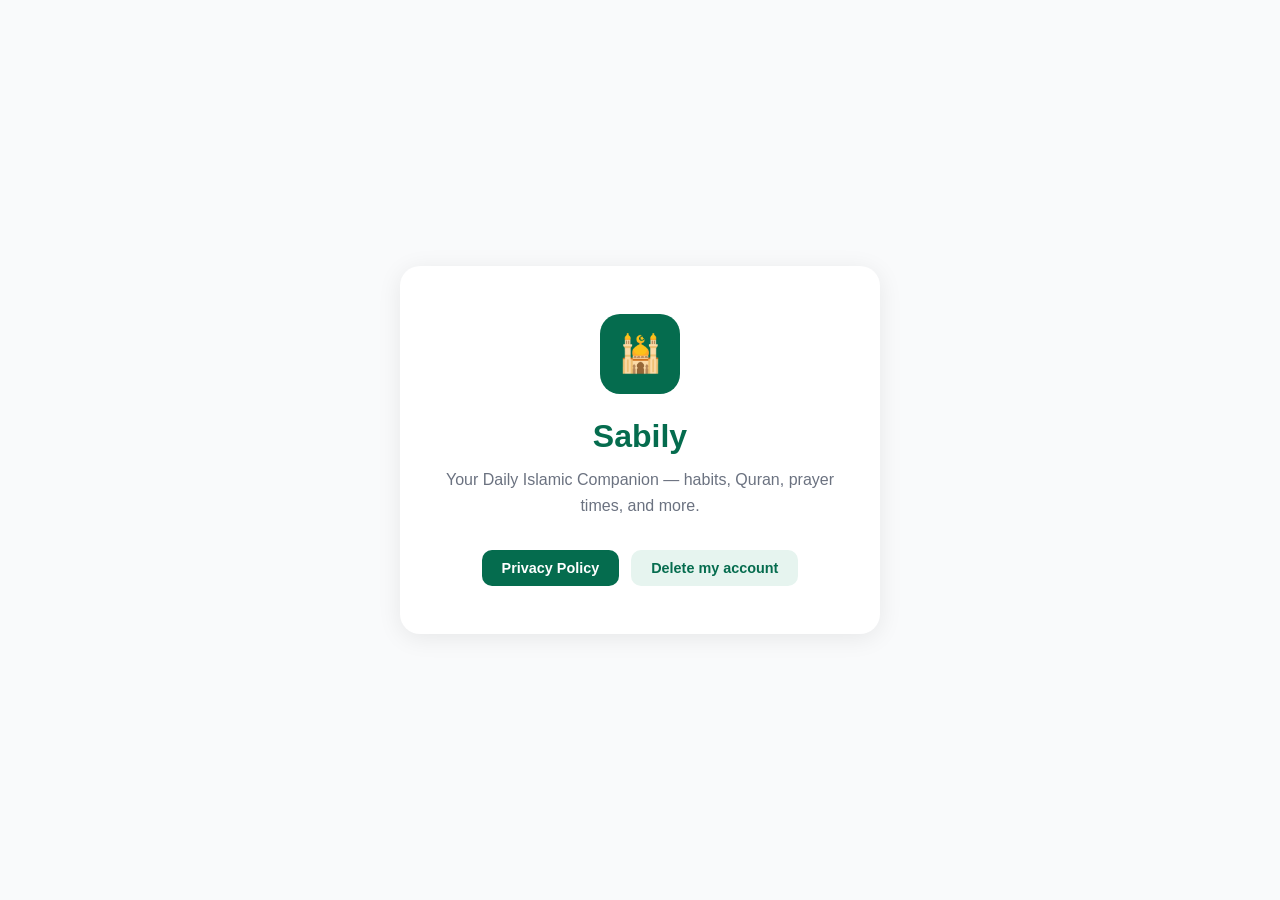
==== index.html @ 89ea1660 "Pages publiques de Sabily Politique de confidentialité et page de suppression de compte : Google Pla" ====
<!DOCTYPE html>
<html lang="en">
<head>
  <meta charset="UTF-8" />
  <meta name="viewport" content="width=device-width, initial-scale=1.0" />
  <title>Sabily — My Islamic Path</title>
  <style>
    * { box-sizing: border-box; margin: 0; padding: 0; }
    body {
      font-family: -apple-system, BlinkMacSystemFont, "Segoe UI", Roboto, sans-serif;
      background: #f9fafb;
      display: flex;
      flex-direction: column;
      align-items: center;
      justify-content: center;
      min-height: 100vh;
      color: #1a1a1a;
    }
    .card {
      background: white;
      border-radius: 20px;
      padding: 48px 40px;
      max-width: 480px;
      width: 90%;
      text-align: center;
      box-shadow: 0 4px 24px rgba(0,0,0,0.08);
    }
    .logo {
      width: 80px;
      height: 80px;
      background: #056C4E;
      border-radius: 20px;
      display: flex;
      align-items: center;
      justify-content: center;
      margin: 0 auto 24px;
      font-size: 36px;
    }
    h1 { font-size: 2rem; font-weight: 700; color: #056C4E; }
    p { margin-top: 12px; color: #6b7280; line-height: 1.6; }
    .links { margin-top: 32px; display: flex; gap: 12px; justify-content: center; flex-wrap: wrap; }
    a {
      display: inline-block;
      padding: 10px 20px;
      border-radius: 10px;
      text-decoration: none;
      font-weight: 600;
      font-size: 0.9rem;
    }
    .btn-primary { background: #056C4E; color: white; }
    .btn-secondary { background: #e6f4ef; color: #056C4E; }
    a:hover { opacity: 0.85; }
  </style>
</head>
<body>
  <div class="card">
    <div class="logo">🕌</div>
    <h1>Sabily</h1>
    <p>Your Daily Islamic Companion — habits, Quran, prayer times, and more.</p>
    <div class="links">
      <a href="privacy.html" class="btn-primary">Privacy Policy</a>
      <a href="delete-account.html" class="btn-secondary">Delete my account</a>
    </div>
  </div>
</body>
</html>
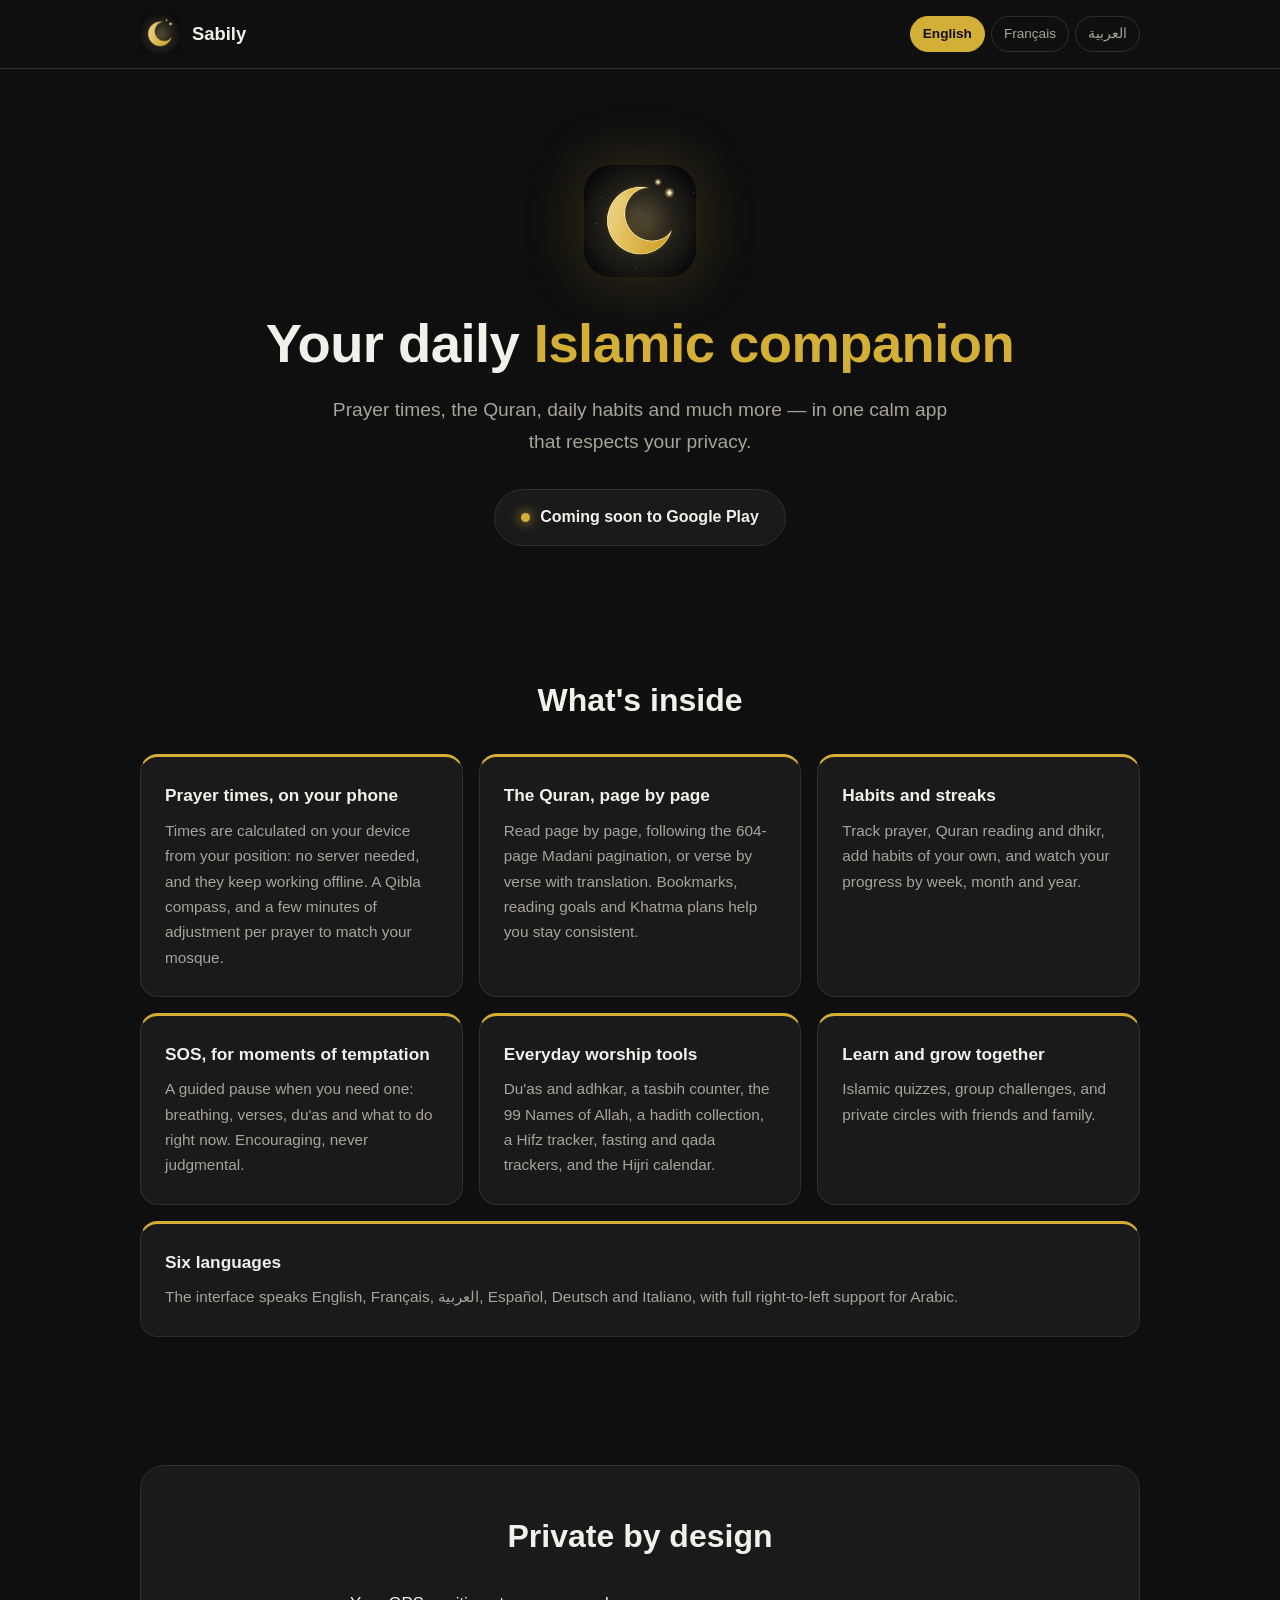
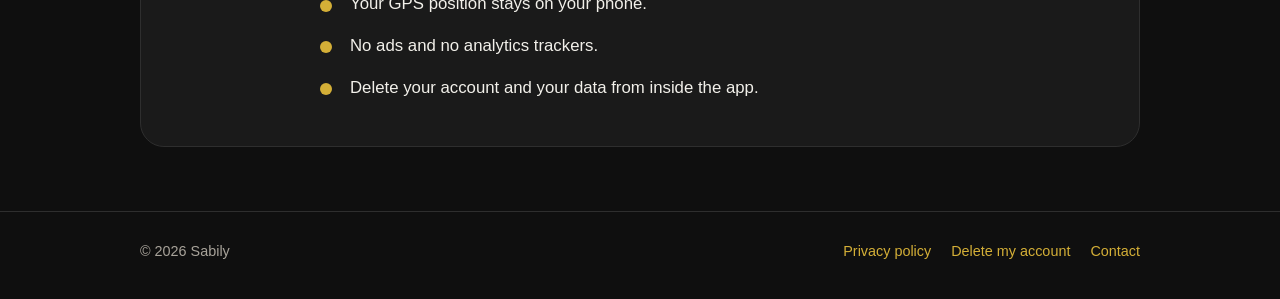
==== commit 0d6e5bde: "Nouveau site : accueil et confidentialite en anglais, francais et arabe La politique de confidential" ====
--- a/index.html
+++ b/index.html
@@ -1,66 +1,108 @@
-<!DOCTYPE html>
-<html lang="en">
+<!doctype html>
+<html lang="en" dir="ltr">
 <head>
-  <meta charset="UTF-8" />
-  <meta name="viewport" content="width=device-width, initial-scale=1.0" />
-  <title>Sabily — My Islamic Path</title>
-  <style>
-    * { box-sizing: border-box; margin: 0; padding: 0; }
-    body {
-      font-family: -apple-system, BlinkMacSystemFont, "Segoe UI", Roboto, sans-serif;
-      background: #f9fafb;
-      display: flex;
-      flex-direction: column;
-      align-items: center;
-      justify-content: center;
-      min-height: 100vh;
-      color: #1a1a1a;
-    }
-    .card {
-      background: white;
-      border-radius: 20px;
-      padding: 48px 40px;
-      max-width: 480px;
-      width: 90%;
-      text-align: center;
-      box-shadow: 0 4px 24px rgba(0,0,0,0.08);
-    }
-    .logo {
-      width: 80px;
-      height: 80px;
-      background: #056C4E;
-      border-radius: 20px;
-      display: flex;
-      align-items: center;
-      justify-content: center;
-      margin: 0 auto 24px;
-      font-size: 36px;
-    }
-    h1 { font-size: 2rem; font-weight: 700; color: #056C4E; }
-    p { margin-top: 12px; color: #6b7280; line-height: 1.6; }
-    .links { margin-top: 32px; display: flex; gap: 12px; justify-content: center; flex-wrap: wrap; }
-    a {
-      display: inline-block;
-      padding: 10px 20px;
-      border-radius: 10px;
-      text-decoration: none;
-      font-weight: 600;
-      font-size: 0.9rem;
-    }
-    .btn-primary { background: #056C4E; color: white; }
-    .btn-secondary { background: #e6f4ef; color: #056C4E; }
-    a:hover { opacity: 0.85; }
-  </style>
+<meta charset="utf-8">
+<meta name="viewport" content="width=device-width, initial-scale=1">
+<title>Sabily — My Islamic Path</title>
+<meta name="description" content="Sabily: prayer times calculated on your phone, the Quran, daily habits, an anti-temptation SOS and more. No ads, and respectful of your privacy.">
+<meta name="theme-color" content="#0F0F0F">
+<link rel="canonical" href="https://Ayoubdev08.github.io/sabily-web/">
+<link rel="alternate" hreflang="en" href="https://Ayoubdev08.github.io/sabily-web/">
+<link rel="alternate" hreflang="fr" href="https://Ayoubdev08.github.io/sabily-web/fr/">
+<link rel="alternate" hreflang="ar" href="https://Ayoubdev08.github.io/sabily-web/ar/">
+<link rel="alternate" hreflang="x-default" href="https://Ayoubdev08.github.io/sabily-web/">
+<link rel="icon" type="image/png" href="assets/favicon-64.png">
+<link rel="apple-touch-icon" href="assets/logo-192.png">
+<meta property="og:type" content="website">
+<meta property="og:title" content="Sabily — My Islamic Path">
+<meta property="og:description" content="Sabily: prayer times calculated on your phone, the Quran, daily habits, an anti-temptation SOS and more. No ads, and respectful of your privacy.">
+<meta property="og:image" content="https://Ayoubdev08.github.io/sabily-web/assets/logo-512.png">
+<meta property="og:url" content="https://Ayoubdev08.github.io/sabily-web/">
+<link rel="stylesheet" href="assets/style.css">
 </head>
 <body>
-  <div class="card">
-    <div class="logo">🕌</div>
-    <h1>Sabily</h1>
-    <p>Your Daily Islamic Companion — habits, Quran, prayer times, and more.</p>
-    <div class="links">
-      <a href="privacy.html" class="btn-primary">Privacy Policy</a>
-      <a href="delete-account.html" class="btn-secondary">Delete my account</a>
+<a class="skip" href="#main">Skip to content</a>
+<header class="site-header">
+  <div class="wrap">
+    <a class="brand" href="./">
+      <img src="assets/logo-192.png" alt="" width="40" height="40">
+      <span>Sabily</span>
+    </a>
+    <nav class="lang" aria-label="Language">
+<span aria-current="true">English</span>
+<a href="fr/" hreflang="fr" lang="fr">Français</a>
+<a href="ar/" hreflang="ar" lang="ar">العربية</a>
+    </nav>
+  </div>
+</header>
+<main id="main">
+<section class="hero">
+  <div class="wrap">
+    <img class="logo" src="assets/logo-192.png" alt="Sabily" width="112" height="112">
+    <h1>Your daily <em>Islamic companion</em></h1>
+    <p class="lead">Prayer times, the Quran, daily habits and much more — in one calm app that respects your privacy.</p>
+    <span class="pill" aria-disabled="true">Coming soon to Google Play</span>
+  </div>
+</section>
+<section>
+  <div class="wrap">
+    <h2>What's inside</h2>
+    <div class="grid">
+      <article class="card">
+        <h3>Prayer times, on your phone</h3>
+        <p>Times are calculated on your device from your position: no server needed, and they keep working offline. A Qibla compass, and a few minutes of adjustment per prayer to match your mosque.</p>
+      </article>
+      <article class="card">
+        <h3>The Quran, page by page</h3>
+        <p>Read page by page, following the 604-page Madani pagination, or verse by verse with translation. Bookmarks, reading goals and Khatma plans help you stay consistent.</p>
+      </article>
+      <article class="card">
+        <h3>Habits and streaks</h3>
+        <p>Track prayer, Quran reading and dhikr, add habits of your own, and watch your progress by week, month and year.</p>
+      </article>
+      <article class="card">
+        <h3>SOS, for moments of temptation</h3>
+        <p>A guided pause when you need one: breathing, verses, du'as and what to do right now. Encouraging, never judgmental.</p>
+      </article>
+      <article class="card">
+        <h3>Everyday worship tools</h3>
+        <p>Du'as and adhkar, a tasbih counter, the 99 Names of Allah, a hadith collection, a Hifz tracker, fasting and qada trackers, and the Hijri calendar.</p>
+      </article>
+      <article class="card">
+        <h3>Learn and grow together</h3>
+        <p>Islamic quizzes, group challenges, and private circles with friends and family.</p>
+      </article>
+      <article class="card">
+        <h3>Six languages</h3>
+        <p>The interface speaks English, Français, العربية, Español, Deutsch and Italiano, with full right-to-left support for Arabic.</p>
+      </article>
     </div>
   </div>
+</section>
+<section>
+  <div class="wrap">
+    <div class="private">
+      <h2>Private by design</h2>
+      <ul>
+        <li>Your GPS position stays on your phone.</li>
+        <li>No ads and no analytics trackers.</li>
+        <li>Delete your account and your data from inside the app.</li>
+      </ul>
+    </div>
+  </div>
+</section>
+</main>
+<footer class="site-footer">
+  <div class="wrap">
+    <!-- dir="ltr" : sans lui, en arabe, « © 2026 Sabily » s'affiche à l'envers
+         (« Sabily 2026 © »), l'algorithme bidirectionnel recollant les morceaux. -->
+    <span dir="ltr">© 2026 Sabily</span>
+    <nav>
+      <a href="privacy.html">Privacy policy</a>
+      <a href="delete-account.html">Delete my account</a>
+      <a href="mailto:taqwaappoff@gmail.com">Contact</a>
+    </nav>
+  </div>
+</footer>
 </body>
 </html>
--- a/assets/style.css
+++ b/assets/style.css
@@ -0,0 +1,156 @@
+/*
+  Sabily — site vitrine.
+  Meme charte que l'app : noir #0F0F0F, or #D4AF37.
+
+  Aucune ressource externe : pas de Google Fonts, pas de CDN. Une police Google
+  chargee depuis un serveur tiers transmet l'adresse IP du visiteur a Google —
+  incoherent pour un site qui promet le respect de la vie privee (et deja juge
+  illegal par certains tribunaux allemands). Polices systeme uniquement.
+
+  Les marges utilisent des proprietes logiques (inline-start/end) : la meme
+  feuille sert le francais, l'anglais et l'arabe (droite-vers-gauche).
+*/
+
+:root {
+  --bg: #0f0f0f;
+  --surface: #1a1a1a;
+  --surface-2: #232323;
+  --line: #2e2e2e;
+  --gold: #d4af37;
+  --gold-soft: #e8c960;
+  --text: #f2f0ea;
+  --muted: #a8a39a;
+  --radius: 18px;
+  --maxw: 1040px;
+  color-scheme: dark;
+}
+
+* { box-sizing: border-box; margin: 0; padding: 0; }
+
+html { scroll-behavior: smooth; -webkit-text-size-adjust: 100%; }
+
+body {
+  background: var(--bg);
+  color: var(--text);
+  font-family: -apple-system, BlinkMacSystemFont, "Segoe UI", Roboto,
+    "Helvetica Neue", Arial, "Noto Sans", Tahoma, sans-serif;
+  line-height: 1.65;
+  min-height: 100vh;
+  display: flex;
+  flex-direction: column;
+}
+
+a { color: var(--gold); text-decoration: none; }
+a:hover { text-decoration: underline; text-underline-offset: 3px; }
+a:focus-visible, button:focus-visible {
+  outline: 2px solid var(--gold-soft);
+  outline-offset: 3px;
+  border-radius: 6px;
+}
+
+.skip {
+  position: absolute;
+  inset-inline-start: 12px;
+  top: -60px;
+  background: var(--gold);
+  color: #0f0f0f;
+  padding: 8px 14px;
+  border-radius: 8px;
+  font-weight: 700;
+  z-index: 10;
+}
+.skip:focus { top: 12px; }
+
+.wrap { width: 100%; max-width: var(--maxw); margin-inline: auto; padding-inline: 20px; }
+
+/* ── En-tete ──────────────────────────────────────────────────────── */
+.site-header { border-bottom: 1px solid var(--line); }
+.site-header .wrap {
+  display: flex; align-items: center; justify-content: space-between;
+  gap: 16px; padding-block: 14px; flex-wrap: wrap;
+}
+.brand { display: flex; align-items: center; gap: 12px; color: var(--text); font-weight: 700; font-size: 1.15rem; }
+.brand:hover { text-decoration: none; }
+.brand img { width: 40px; height: 40px; border-radius: 10px; }
+
+.lang { display: flex; gap: 6px; flex-wrap: wrap; }
+.lang a, .lang span {
+  padding: 6px 12px; border-radius: 999px; font-size: .85rem;
+  border: 1px solid var(--line); color: var(--muted);
+}
+.lang a:hover { border-color: var(--gold); color: var(--gold); text-decoration: none; }
+.lang span[aria-current="true"] { background: var(--gold); border-color: var(--gold); color: #0f0f0f; font-weight: 700; }
+
+/* ── Hero ─────────────────────────────────────────────────────────── */
+.hero { text-align: center; padding: clamp(48px, 9vw, 96px) 0 clamp(36px, 6vw, 64px); }
+.hero img.logo {
+  width: 112px; height: 112px; border-radius: 28px;
+  box-shadow: 0 0 60px rgba(212, 175, 55, .22);
+}
+.hero h1 {
+  margin-top: 28px;
+  font-size: clamp(2rem, 5.5vw, 3.4rem);
+  line-height: 1.15; letter-spacing: -.01em;
+}
+.hero h1 em { font-style: normal; color: var(--gold); }
+.hero p.lead {
+  margin: 18px auto 0; max-width: 620px;
+  color: var(--muted); font-size: clamp(1.02rem, 2.2vw, 1.2rem);
+}
+.pill {
+  display: inline-flex; align-items: center; gap: 10px;
+  margin-top: 32px; padding: 14px 26px; border-radius: 999px;
+  background: var(--surface); border: 1px solid var(--line);
+  color: var(--text); font-weight: 600; cursor: default;
+}
+.pill::before {
+  content: ""; width: 9px; height: 9px; border-radius: 50%;
+  background: var(--gold); box-shadow: 0 0 12px var(--gold);
+}
+
+/* ── Sections ─────────────────────────────────────────────────────── */
+section { padding: clamp(32px, 6vw, 64px) 0; }
+h2 { font-size: clamp(1.4rem, 3.4vw, 2rem); margin-bottom: 28px; text-align: center; }
+
+.grid { display: grid; grid-template-columns: repeat(auto-fit, minmax(270px, 1fr)); gap: 16px; }
+.card {
+  background: var(--surface); border: 1px solid var(--line);
+  border-radius: var(--radius); padding: 24px 24px 26px;
+  border-block-start: 3px solid var(--gold);
+}
+/* Sept cartes sur trois colonnes laissent la derniere seule dans sa rangee :
+   elle prend alors toute la largeur plutot que de rester orpheline. */
+.grid .card:last-child:nth-child(3n + 1) { grid-column: 1 / -1; }
+.card h3 { font-size: 1.08rem; margin-bottom: 8px; }
+.card p { color: var(--muted); font-size: .96rem; }
+
+.private {
+  background: var(--surface); border: 1px solid var(--line);
+  border-radius: calc(var(--radius) + 6px); padding: clamp(24px, 5vw, 44px);
+}
+.private ul { list-style: none; display: grid; gap: 14px; max-width: 640px; margin-inline: auto; }
+.private li { padding-inline-start: 30px; position: relative; font-size: 1.05rem; }
+.private li::before {
+  content: ""; position: absolute; inset-inline-start: 0; top: .55em;
+  width: 12px; height: 12px; border-radius: 50%; background: var(--gold);
+}
+
+/* ── Pages de texte (politique de confidentialite) ───────────────── */
+.doc { max-width: 760px; margin-inline: auto; padding-block: 40px 56px; }
+.doc .back { display: inline-block; margin-bottom: 20px; font-size: .92rem; }
+.doc h1 { font-size: clamp(1.7rem, 4vw, 2.3rem); line-height: 1.2; }
+.doc .badge {
+  display: inline-block; margin-top: 12px; padding: 4px 12px; border-radius: 999px;
+  background: var(--surface-2); color: var(--gold-soft); font-size: .82rem;
+}
+.doc .intro { margin-top: 22px; color: var(--muted); }
+.doc h2 { text-align: start; font-size: 1.25rem; margin: 34px 0 10px; color: var(--gold-soft); }
+.doc p { margin-top: 10px; }
+.doc ul { margin-top: 10px; padding-inline-start: 22px; display: grid; gap: 8px; }
+
+/* ── Pied de page ─────────────────────────────────────────────────── */
+.site-footer { margin-top: auto; border-top: 1px solid var(--line); padding: 28px 0 36px; color: var(--muted); font-size: .9rem; }
+.site-footer .wrap { display: flex; justify-content: space-between; gap: 16px; flex-wrap: wrap; }
+.site-footer nav { display: flex; gap: 20px; flex-wrap: wrap; }
+
+@media (prefers-reduced-motion: reduce) { html { scroll-behavior: auto; } }
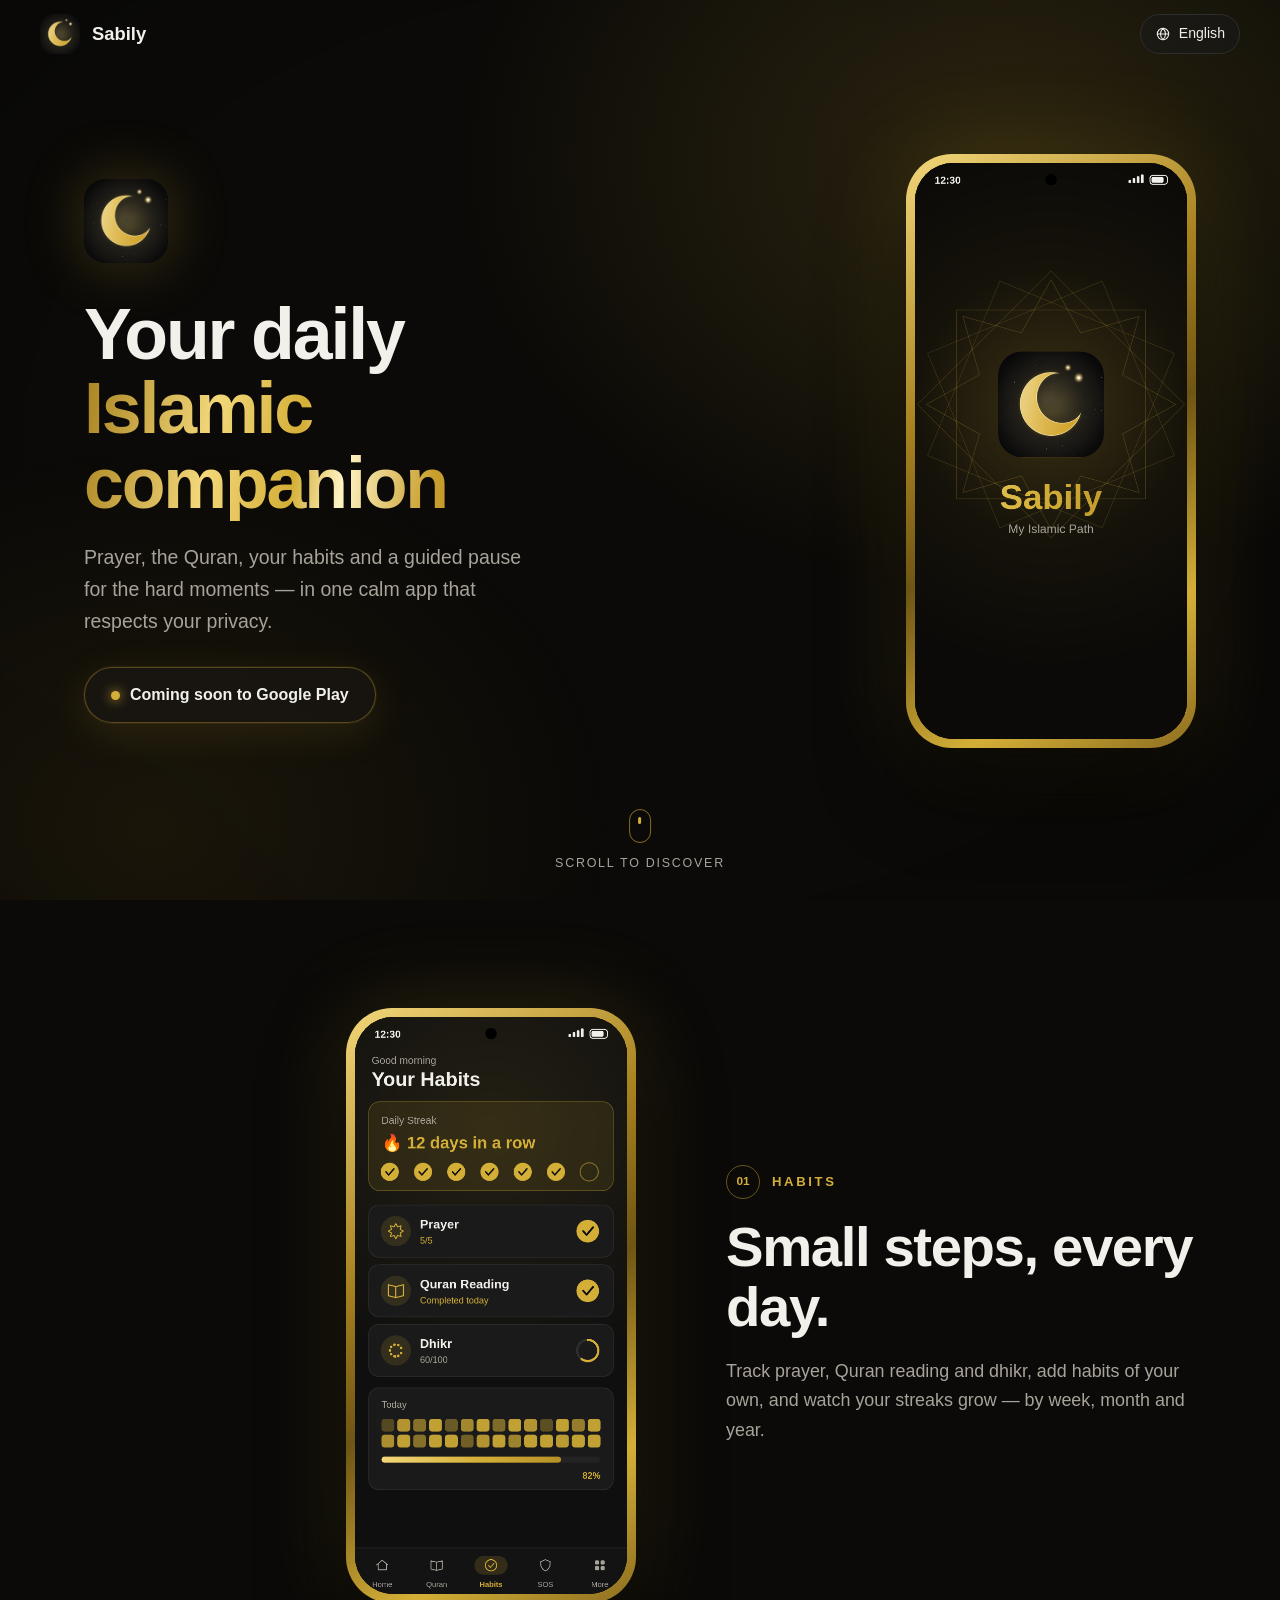
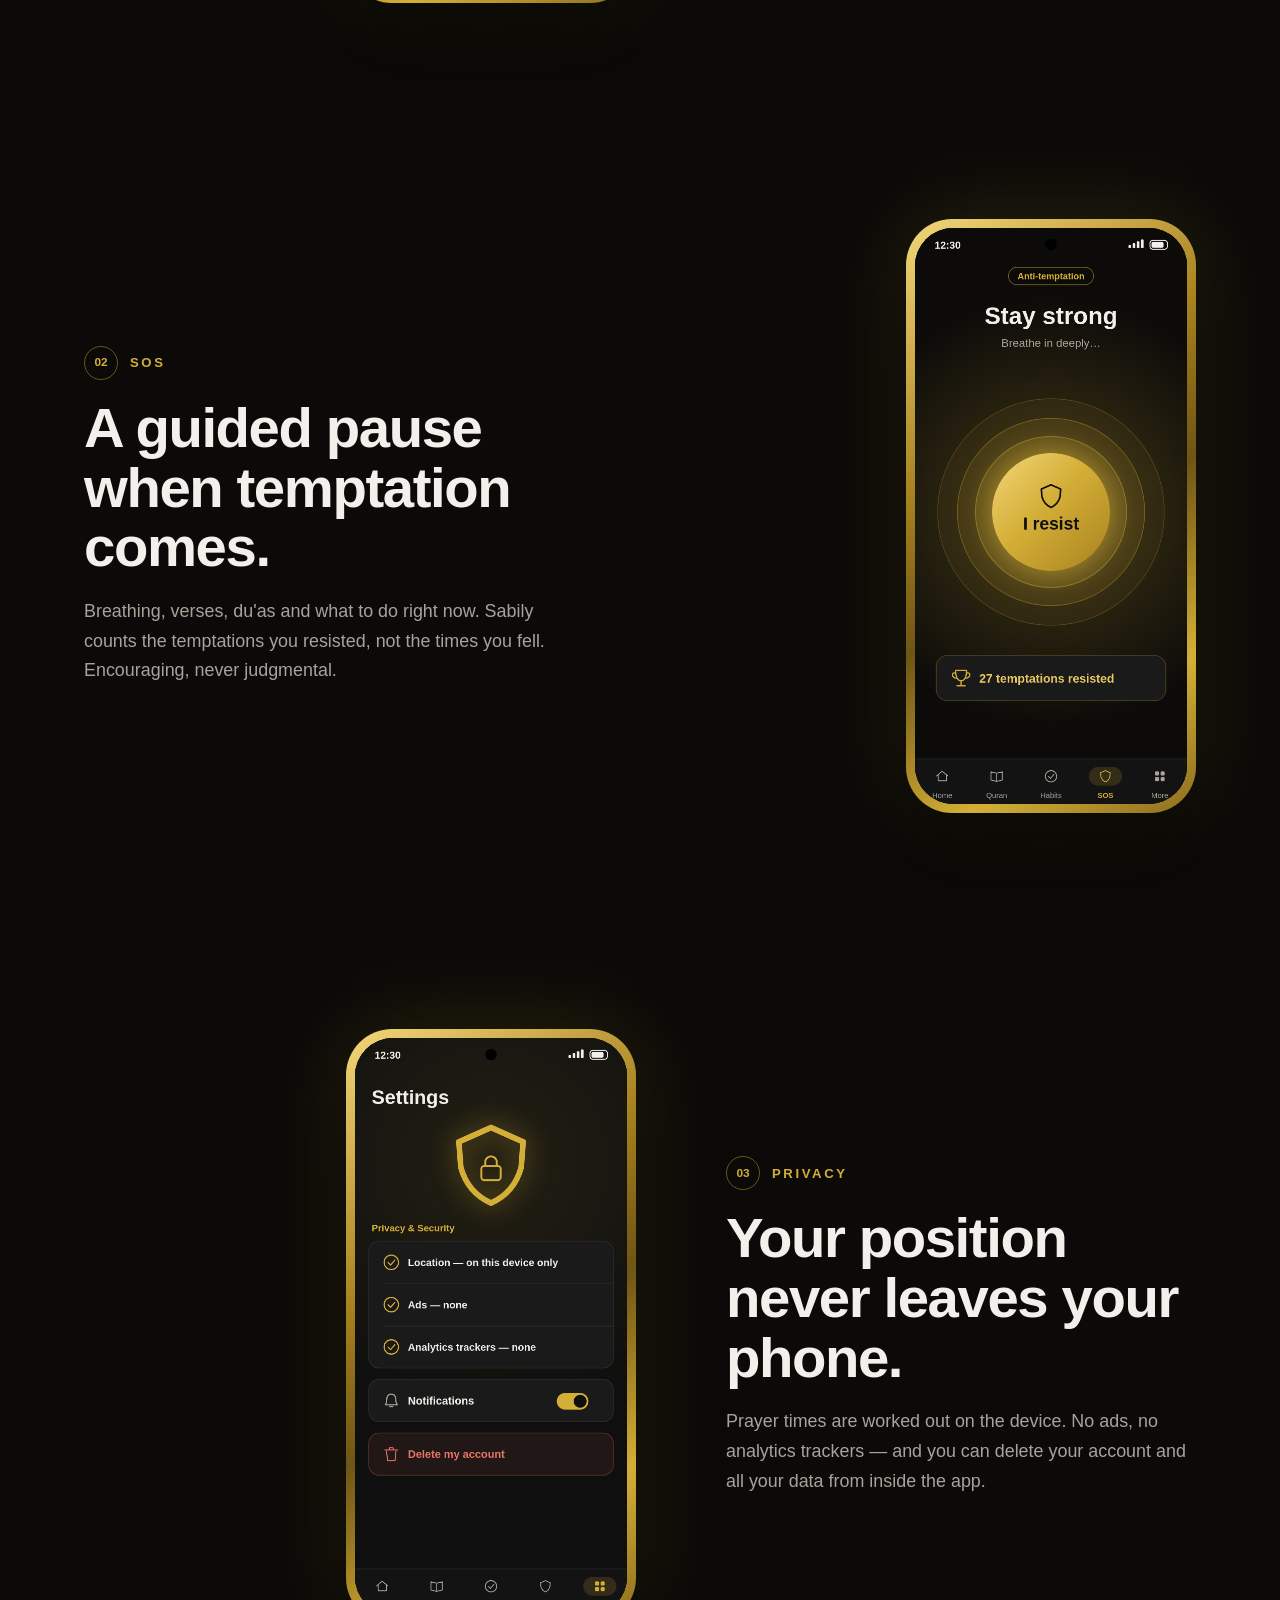
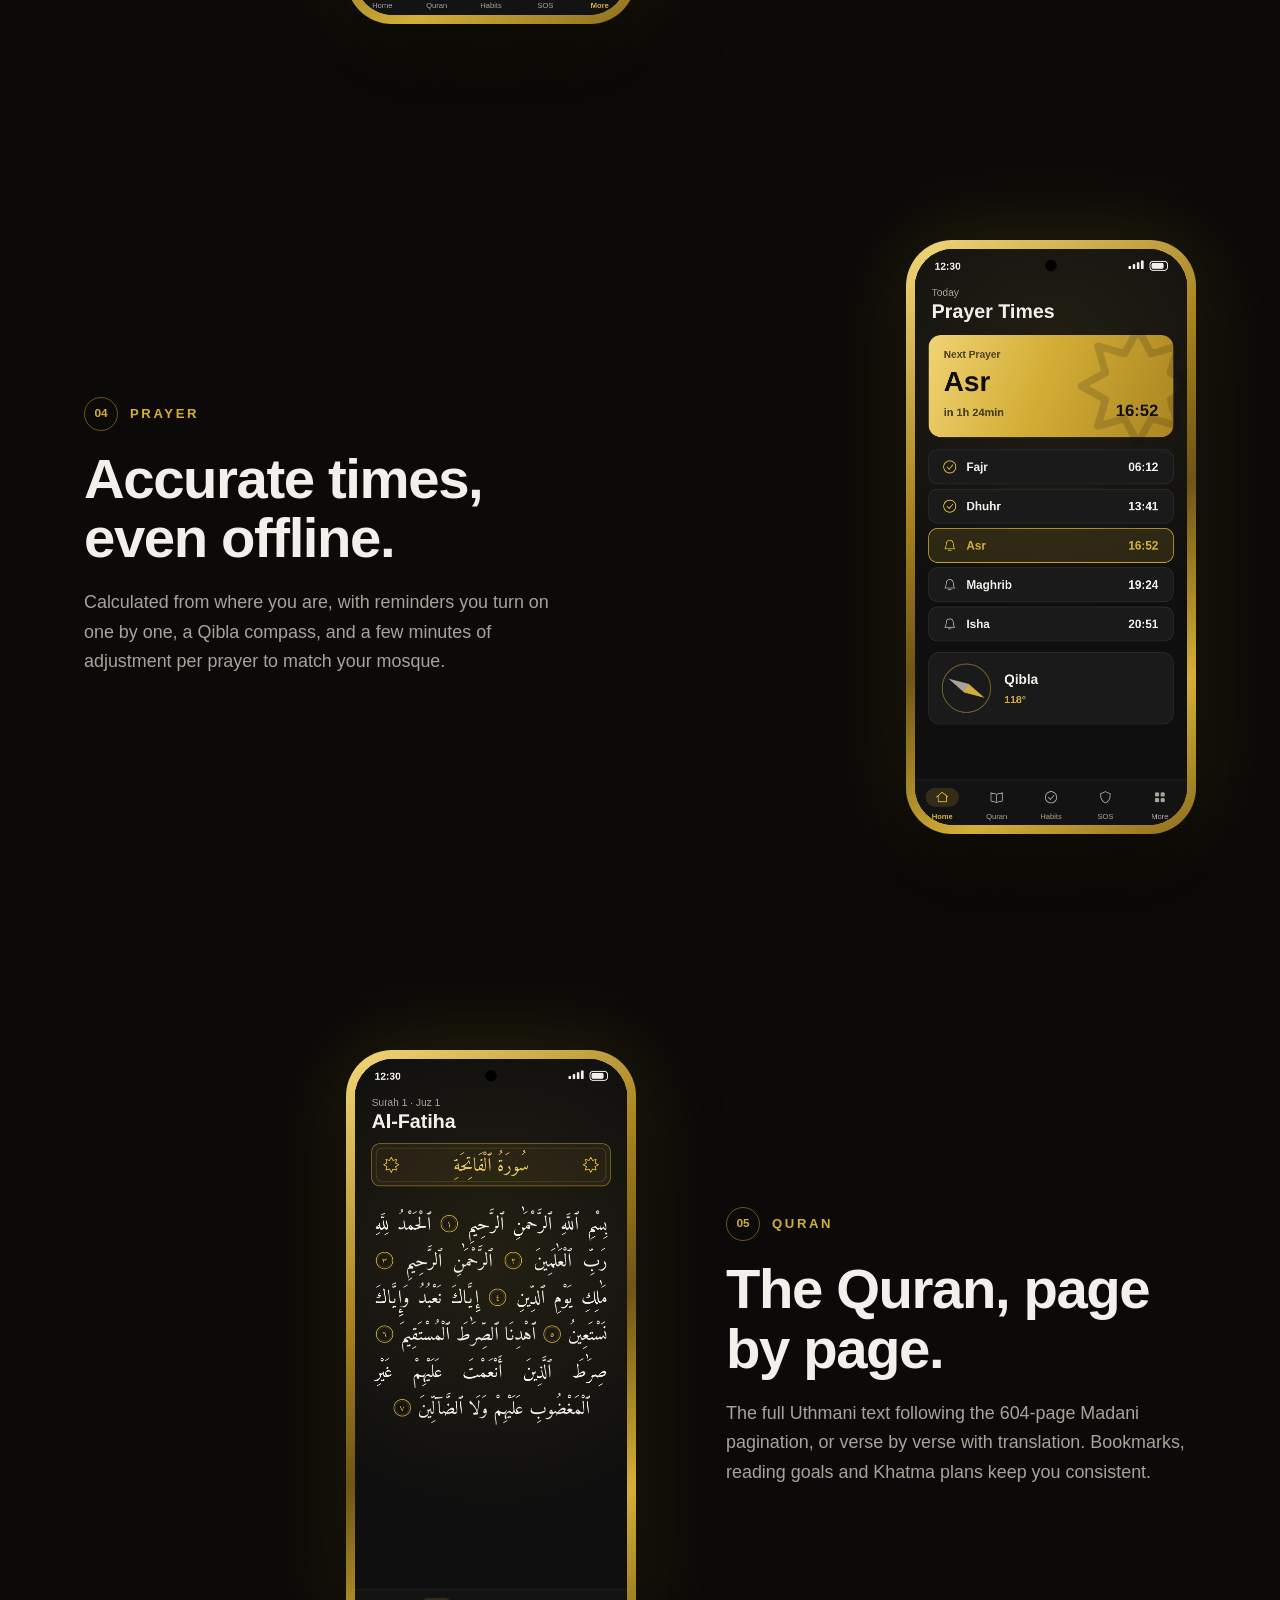
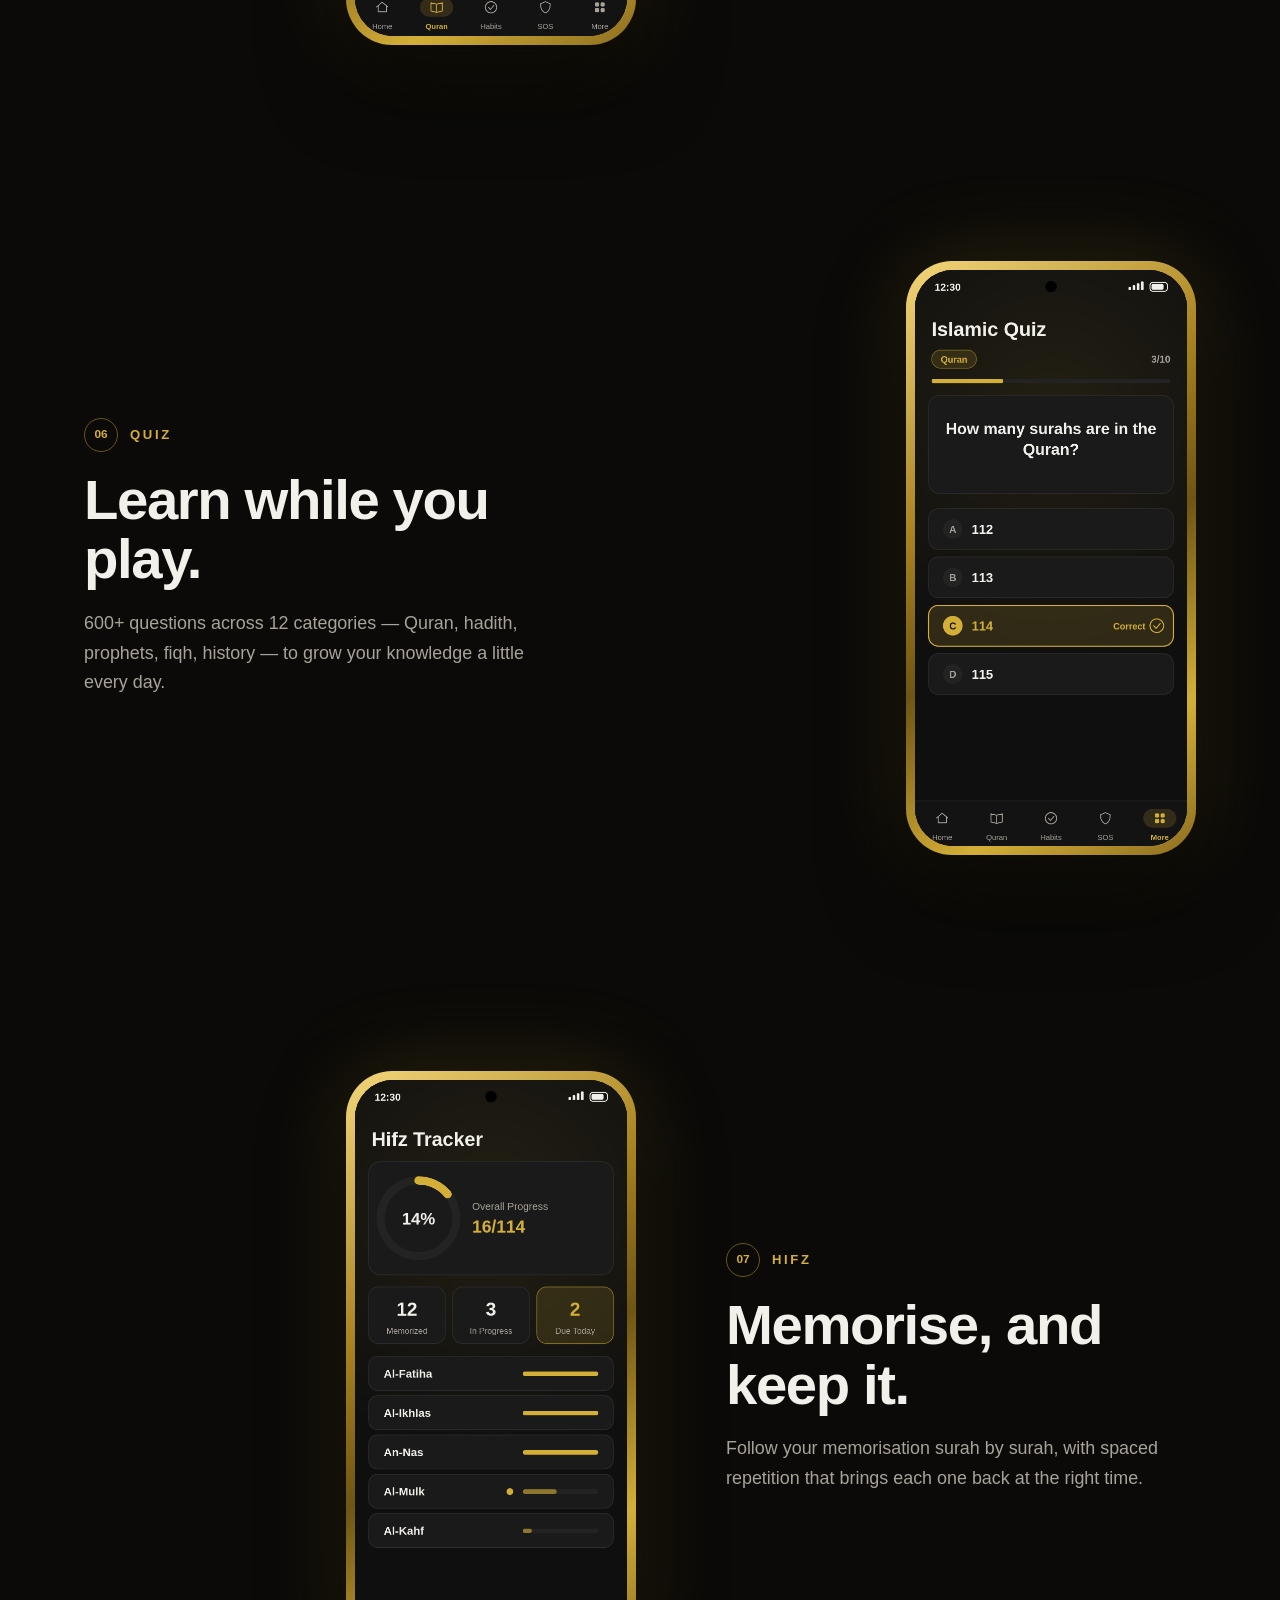
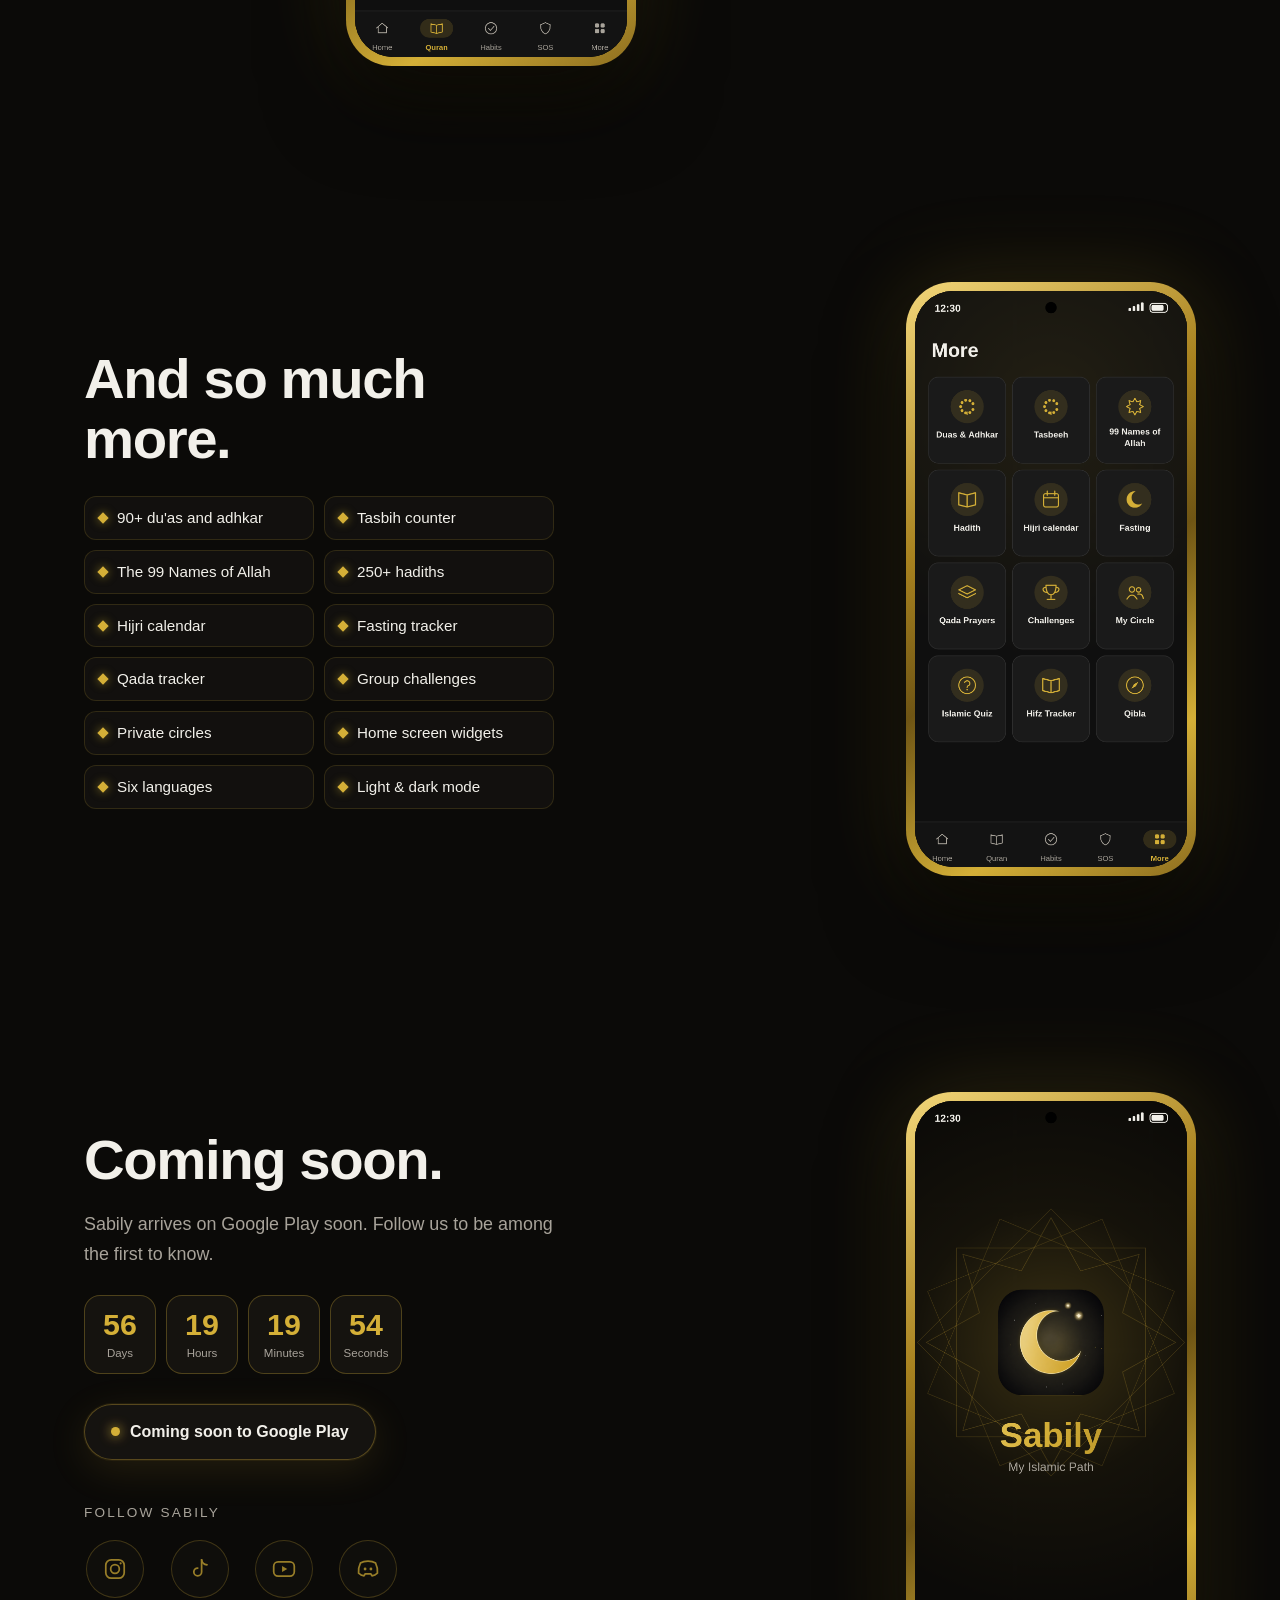
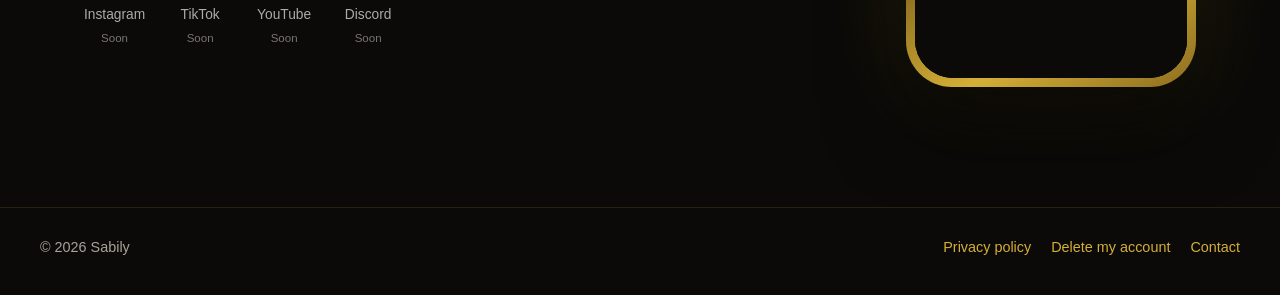
==== commit d2cbdaeb: "Site vitrine 3D en 6 langues, compte a rebours jusqu'au 1er fevrier 2027 Genere par tools/build_site" ====
--- a/index.html
+++ b/index.html
@@ -10,6 +10,9 @@
 <link rel="alternate" hreflang="en" href="https://Ayoubdev08.github.io/sabily-web/">
 <link rel="alternate" hreflang="fr" href="https://Ayoubdev08.github.io/sabily-web/fr/">
 <link rel="alternate" hreflang="ar" href="https://Ayoubdev08.github.io/sabily-web/ar/">
+<link rel="alternate" hreflang="es" href="https://Ayoubdev08.github.io/sabily-web/es/">
+<link rel="alternate" hreflang="de" href="https://Ayoubdev08.github.io/sabily-web/de/">
+<link rel="alternate" hreflang="it" href="https://Ayoubdev08.github.io/sabily-web/it/">
 <link rel="alternate" hreflang="x-default" href="https://Ayoubdev08.github.io/sabily-web/">
 <link rel="icon" type="image/png" href="assets/favicon-64.png">
 <link rel="apple-touch-icon" href="assets/logo-192.png">
@@ -19,8 +22,18 @@
 <meta property="og:image" content="https://Ayoubdev08.github.io/sabily-web/assets/logo-512.png">
 <meta property="og:url" content="https://Ayoubdev08.github.io/sabily-web/">
 <link rel="stylesheet" href="assets/style.css">
+<link rel="stylesheet" href="assets/landing.css">
+<script>
+(function(){var d=document.documentElement,ok=true;d.classList.add('js');
+try{var n=navigator;
+if(location.search.indexOf('no3d')>=0)ok=false;
+else if(matchMedia('(prefers-reduced-motion: reduce)').matches)ok=false;
+else if((n.hardwareConcurrency&&n.hardwareConcurrency<=2)||(n.deviceMemory&&n.deviceMemory<=2))ok=false;
+else{var c=document.createElement('canvas');ok=!!c.getContext('webgl2');}}catch(e){ok=false;}
+d.classList.add(ok?'is3d':'no3d');})();
+</script>
 </head>
-<body>
+<body class="landing">
 <a class="skip" href="#main">Skip to content</a>
 <header class="site-header">
   <div class="wrap">
@@ -28,67 +41,148 @@
       <img src="assets/logo-192.png" alt="" width="40" height="40">
       <span>Sabily</span>
     </a>
-    <nav class="lang" aria-label="Language">
+    <details class="lang">
+      <summary aria-label="Language"><svg class="ic" viewBox="0 0 24 24" aria-hidden="true"><circle cx="12" cy="12" r="8.5"/><path d="M3.5 12h17M12 3.5c2.6 2.4 3.8 5.2 3.8 8.5s-1.2 6.1-3.8 8.5c-2.6-2.4-3.8-5.2-3.8-8.5s1.2-6.1 3.8-8.5z"/></svg><span>English</span></summary>
+      <nav aria-label="Language">
 <span aria-current="true">English</span>
 <a href="fr/" hreflang="fr" lang="fr">Français</a>
 <a href="ar/" hreflang="ar" lang="ar">العربية</a>
-    </nav>
+<a href="es/" hreflang="es" lang="es">Español</a>
+<a href="de/" hreflang="de" lang="de">Deutsch</a>
+<a href="it/" hreflang="it" lang="it">Italiano</a>
+      </nav>
+    </details>
   </div>
 </header>
 <main id="main">
-<section class="hero">
-  <div class="wrap">
-    <img class="logo" src="assets/logo-192.png" alt="Sabily" width="112" height="112">
-    <h1>Your daily <em>Islamic companion</em></h1>
-    <p class="lead">Prayer times, the Quran, daily habits and much more — in one calm app that respects your privacy.</p>
-    <span class="pill" aria-disabled="true">Coming soon to Google Play</span>
-  </div>
-</section>
-<section>
-  <div class="wrap">
-    <h2>What's inside</h2>
-    <div class="grid">
-      <article class="card">
-        <h3>Prayer times, on your phone</h3>
-        <p>Times are calculated on your device from your position: no server needed, and they keep working offline. A Qibla compass, and a few minutes of adjustment per prayer to match your mosque.</p>
-      </article>
-      <article class="card">
-        <h3>The Quran, page by page</h3>
-        <p>Read page by page, following the 604-page Madani pagination, or verse by verse with translation. Bookmarks, reading goals and Khatma plans help you stay consistent.</p>
-      </article>
-      <article class="card">
-        <h3>Habits and streaks</h3>
-        <p>Track prayer, Quran reading and dhikr, add habits of your own, and watch your progress by week, month and year.</p>
-      </article>
-      <article class="card">
-        <h3>SOS, for moments of temptation</h3>
-        <p>A guided pause when you need one: breathing, verses, du'as and what to do right now. Encouraging, never judgmental.</p>
-      </article>
-      <article class="card">
-        <h3>Everyday worship tools</h3>
-        <p>Du'as and adhkar, a tasbih counter, the 99 Names of Allah, a hadith collection, a Hifz tracker, fasting and qada trackers, and the Hijri calendar.</p>
-      </article>
-      <article class="card">
-        <h3>Learn and grow together</h3>
-        <p>Islamic quizzes, group challenges, and private circles with friends and family.</p>
-      </article>
-      <article class="card">
-        <h3>Six languages</h3>
-        <p>The interface speaks English, Français, العربية, Español, Deutsch and Italiano, with full right-to-left support for Arabic.</p>
-      </article>
-    </div>
-  </div>
-</section>
-<section>
-  <div class="wrap">
-    <div class="private">
-      <h2>Private by design</h2>
-      <ul>
-        <li>Your GPS position stays on your phone.</li>
-        <li>No ads and no analytics trackers.</li>
-        <li>Delete your account and your data from inside the app.</li>
+<div class="decor" aria-hidden="true"></div>
+<canvas id="stage" aria-hidden="true"></canvas>
+<div class="progress" aria-hidden="true"></div>
+<section class="scene scene-hero" id="hero" data-screen="splash" data-side="start" aria-labelledby="h-hero">
+  <div class="wrap">
+    <div class="copy">
+      <img class="logo" src="assets/logo-192.png" alt="Sabily" width="96" height="96">
+      <h1 id="h-hero">Your daily <em>Islamic companion</em></h1>
+      <p class="lead">Prayer, the Quran, your habits and a guided pause for the hard moments — in one calm app that respects your privacy.</p>
+      <span class="pill" aria-disabled="true">Coming soon to Google Play</span>
+    </div>
+    <figure class="still" data-screen="splash" aria-hidden="true"><div class="still-screen"></div></figure>
+  </div>
+  <div class="scroll-hint" aria-hidden="true"><span class="mouse"></span>Scroll to discover</div>
+</section>
+<section class="scene scene-habits" id="habits" data-screen="habits" data-side="end" aria-labelledby="h-habits">
+  <div class="wrap">
+    <div class="copy">
+      <p class="kicker"><span class="num">01</span>Habits</p>
+      <h2 id="h-habits">Small steps, every day.</h2>
+      <p class="text">Track prayer, Quran reading and dhikr, add habits of your own, and watch your streaks grow — by week, month and year.</p>
+    </div>
+    <figure class="still" data-screen="habits" aria-hidden="true"><div class="still-screen"></div></figure>
+  </div>
+</section>
+<section class="scene scene-sos" id="sos" data-screen="sos" data-side="start" aria-labelledby="h-sos">
+  <div class="wrap">
+    <div class="copy">
+      <p class="kicker"><span class="num">02</span>SOS</p>
+      <h2 id="h-sos">A guided pause when temptation comes.</h2>
+      <p class="text">Breathing, verses, du'as and what to do right now. Sabily counts the temptations you resisted, not the times you fell. Encouraging, never judgmental.</p>
+    </div>
+    <figure class="still" data-screen="sos" aria-hidden="true"><div class="still-screen"></div></figure>
+  </div>
+</section>
+<section class="scene scene-privacy" id="privacy" data-screen="privacy" data-side="end" aria-labelledby="h-privacy">
+  <div class="wrap">
+    <div class="copy">
+      <p class="kicker"><span class="num">03</span>Privacy</p>
+      <h2 id="h-privacy">Your position never leaves your phone.</h2>
+      <p class="text">Prayer times are worked out on the device. No ads, no analytics trackers — and you can delete your account and all your data from inside the app.</p>
+    </div>
+    <figure class="still" data-screen="privacy" aria-hidden="true"><div class="still-screen"></div></figure>
+  </div>
+</section>
+<section class="scene scene-prayer" id="prayer" data-screen="prayer" data-side="start" aria-labelledby="h-prayer">
+  <div class="wrap">
+    <div class="copy">
+      <p class="kicker"><span class="num">04</span>Prayer</p>
+      <h2 id="h-prayer">Accurate times, even offline.</h2>
+      <p class="text">Calculated from where you are, with reminders you turn on one by one, a Qibla compass, and a few minutes of adjustment per prayer to match your mosque.</p>
+    </div>
+    <figure class="still" data-screen="prayer" aria-hidden="true"><div class="still-screen"></div></figure>
+  </div>
+</section>
+<section class="scene scene-quran" id="quran" data-screen="quran" data-side="end" aria-labelledby="h-quran">
+  <div class="wrap">
+    <div class="copy">
+      <p class="kicker"><span class="num">05</span>Quran</p>
+      <h2 id="h-quran">The Quran, page by page.</h2>
+      <p class="text">The full Uthmani text following the 604-page Madani pagination, or verse by verse with translation. Bookmarks, reading goals and Khatma plans keep you consistent.</p>
+    </div>
+    <figure class="still" data-screen="quran" aria-hidden="true"><div class="still-screen"></div></figure>
+  </div>
+</section>
+<section class="scene scene-quiz" id="quiz" data-screen="quiz" data-side="start" aria-labelledby="h-quiz">
+  <div class="wrap">
+    <div class="copy">
+      <p class="kicker"><span class="num">06</span>Quiz</p>
+      <h2 id="h-quiz">Learn while you play.</h2>
+      <p class="text">600+ questions across 12 categories — Quran, hadith, prophets, fiqh, history — to grow your knowledge a little every day.</p>
+    </div>
+    <figure class="still" data-screen="quiz" aria-hidden="true"><div class="still-screen"></div></figure>
+  </div>
+</section>
+<section class="scene scene-hifz" id="hifz" data-screen="hifz" data-side="end" aria-labelledby="h-hifz">
+  <div class="wrap">
+    <div class="copy">
+      <p class="kicker"><span class="num">07</span>Hifz</p>
+      <h2 id="h-hifz">Memorise, and keep it.</h2>
+      <p class="text">Follow your memorisation surah by surah, with spaced repetition that brings each one back at the right time.</p>
+    </div>
+    <figure class="still" data-screen="hifz" aria-hidden="true"><div class="still-screen"></div></figure>
+  </div>
+</section>
+<section class="scene scene-more" id="more" data-screen="more" data-side="start" aria-labelledby="h-more">
+  <div class="wrap">
+    <div class="copy">
+      <h2 id="h-more">And so much more.</h2>
+      <ul class="chips">
+        <li>90+ du'as and adhkar</li>
+        <li>Tasbih counter</li>
+        <li>The 99 Names of Allah</li>
+        <li>250+ hadiths</li>
+        <li>Hijri calendar</li>
+        <li>Fasting tracker</li>
+        <li>Qada tracker</li>
+        <li>Group challenges</li>
+        <li>Private circles</li>
+        <li>Home screen widgets</li>
+        <li>Six languages</li>
+        <li>Light &amp; dark mode</li>
       </ul>
     </div>
+    <figure class="still" data-screen="more" aria-hidden="true"><div class="still-screen"></div></figure>
+  </div>
+</section>
+<section class="scene scene-cta" id="cta" data-screen="countdown" data-side="start" aria-labelledby="h-cta">
+  <div class="wrap">
+    <div class="copy">
+      <h2 id="h-cta">Coming soon.</h2>
+      <p class="text">Sabily arrives on Google Play soon. Follow us to be among the first to know.</p>
+      <div class="countdown" aria-label="Launch in 1 February 2027">
+        <div><span data-unit>--</span><small>Days</small></div>
+        <div><span data-unit>--</span><small>Hours</small></div>
+        <div><span data-unit>--</span><small>Minutes</small></div>
+        <div><span data-unit>--</span><small>Seconds</small></div>
+      </div>
+      <span class="pill" aria-disabled="true">Coming soon to Google Play</span>
+      <p class="follow">Follow Sabily</p>
+      <ul class="social">
+        <li><span class="soc soon" aria-disabled="true"><svg class="ic" viewBox="0 0 24 24" aria-hidden="true"><rect x="3.5" y="3.5" width="17" height="17" rx="5"/><circle cx="12" cy="12" r="4"/><circle cx="17.2" cy="6.8" r="1" class="fill"/></svg><span>Instagram</span><small>Soon</small></span></li>
+        <li><span class="soc soon" aria-disabled="true"><svg class="ic" viewBox="0 0 24 24" aria-hidden="true"><path d="M13.5 3.5v11.2a3.6 3.6 0 1 1-3.6-3.6"/><path d="M13.5 3.5c.4 2.6 2.2 4.3 5 4.6"/></svg><span>TikTok</span><small>Soon</small></span></li>
+        <li><span class="soc soon" aria-disabled="true"><svg class="ic" viewBox="0 0 24 24" aria-hidden="true"><rect x="2.5" y="5.5" width="19" height="13" rx="4"/><path d="M10.2 9.2v5.6l4.8-2.8z" class="fill"/></svg><span>YouTube</span><small>Soon</small></span></li>
+        <li><span class="soc soon" aria-disabled="true"><svg class="ic" viewBox="0 0 24 24" aria-hidden="true"><path d="M5 6.5c2-1.3 4-1.8 7-1.8s5 .5 7 1.8c1.4 2.7 2 5.8 1.7 9.3-1.6 1.4-3.3 2.2-5 2.6l-1-1.8h-5.4l-1 1.8c-1.7-.4-3.4-1.2-5-2.6C3 12.3 3.6 9.2 5 6.5z"/><circle cx="9.3" cy="12" r="1.3" class="fill"/><circle cx="14.7" cy="12" r="1.3" class="fill"/></svg><span>Discord</span><small>Soon</small></span></li>
+      </ul>
+    </div>
+    <figure class="still" data-screen="countdown" aria-hidden="true"><div class="still-screen"></div></figure>
   </div>
 </section>
 </main>
@@ -100,9 +194,11 @@
     <nav>
       <a href="privacy.html">Privacy policy</a>
       <a href="delete-account.html">Delete my account</a>
-      <a href="mailto:taqwaappoff@gmail.com">Contact</a>
+      <a href="mailto:sabilyofficial@gmail.com">Contact</a>
     </nav>
   </div>
 </footer>
+<script type="application/json" id="site-data">{"lang":"en","dir":"ltr","base":"","labels":{"nextPrayer":"Next Prayer","prayerTimes":"Prayer Times","dailyStreak":"Daily Streak","streakDaysInARow":"🔥 {n} days in a row","habitPrayer":"Prayer","habitQuran":"Quran Reading","habitDhikr":"Dhikr","yourHabits":"Your Habits","completedToday":"Completed today","sosButtonWord":"I resist","sosTitle":"Stay strong","sosBreatheIn":"Breathe in deeply…","sosVictories":"{n} temptations resisted","sosPurposeTag":"Anti-temptation","settings":"Settings","deleteAccount":"Delete my account","privacySecurity":"Privacy & Security","notifications":"Notifications","quiz":"Islamic Quiz","catQuran":"Quran","hifzTracker":"Hifz Tracker","hifzMemorized":"Memorized","hifzInProgress":"In Progress","hifzDueToday":"Due Today","overallProgress":"Overall Progress","qibla":"Qibla","today":"Today","goodMorning":"Good morning","moreTitle":"More","duasTitle":"Duas & Adhkar","tasbeeh":"Tasbeeh","asmaTitle":"99 Names of Allah","hadithTitle":"Hadith","hijriTitle":"Hijri calendar","fastTitle":"Fasting","qadaTitle":"Qada Prayers","challenges":"Challenges","myCircle":"My Circle","navHome":"Home","navQuran":"Quran","navHabits":"Habits","navSos":"SOS","navMore":"More","inTime":"in {time}","surahNumber":"Surah {n}","juzLabel":"Juz {n}","correct":"Correct"},"tagline":"My Islamic Path","privacyRows":["Location — on this device only","Ads — none","Analytics trackers — none"],"prayerNames":["Fajr","Dhuhr","Asr","Maghrib","Isha"],"surahNames":["Al-Fatiha","Al-Ikhlas","Al-Falaq","An-Nas","Al-Mulk","Al-Kahf"],"quiz":{"q":"How many surahs are in the Quran?","options":["112","113","114","115"],"correct":2},"fatihaTitle":"سُورَةُ ٱلْفَاتِحَةِ","fatiha":["بِسْمِ ٱللَّهِ ٱلرَّحْمَٰنِ ٱلرَّحِيمِ","ٱلْحَمْدُ لِلَّهِ رَبِّ ٱلْعَٰلَمِينَ","ٱلرَّحْمَٰنِ ٱلرَّحِيمِ","مَٰلِكِ يَوْمِ ٱلدِّينِ","إِيَّاكَ نَعْبُدُ وَإِيَّاكَ نَسْتَعِينُ","ٱهْدِنَا ٱلصِّرَٰطَ ٱلْمُسْتَقِيمَ","صِرَٰطَ ٱلَّذِينَ أَنْعَمْتَ عَلَيْهِمْ غَيْرِ ٱلْمَغْضُوبِ عَلَيْهِمْ وَلَا ٱلضَّآلِّينَ"],"screens":{},"countdown":{"target":"2027-02-01T00:00:00","title":"Launch in","units":["Days","Hours","Minutes","Seconds"],"date":"1 February 2027"}}</script>
+<script type="module" src="assets/landing.js"></script>
 </body>
 </html>
--- a/assets/style.css
+++ b/assets/style.css
@@ -73,13 +73,28 @@
 .brand:hover { text-decoration: none; }
 .brand img { width: 40px; height: 40px; border-radius: 10px; }
 
-.lang { display: flex; gap: 6px; flex-wrap: wrap; }
-.lang a, .lang span {
-  padding: 6px 12px; border-radius: 999px; font-size: .85rem;
-  border: 1px solid var(--line); color: var(--muted);
+/* Six langues : menu depliant (<details>), sans JavaScript. */
+.lang { position: relative; }
+.lang summary {
+  list-style: none; cursor: pointer; display: flex; align-items: center; gap: 8px;
+  padding: 7px 14px; border-radius: 999px; font-size: .88rem;
+  border: 1px solid var(--line); color: var(--text); background: rgba(26, 26, 26, .6);
 }
-.lang a:hover { border-color: var(--gold); color: var(--gold); text-decoration: none; }
-.lang span[aria-current="true"] { background: var(--gold); border-color: var(--gold); color: #0f0f0f; font-weight: 700; }
+.lang summary::-webkit-details-marker { display: none; }
+.lang summary:hover, .lang[open] summary { border-color: var(--gold); }
+.lang summary .ic { width: 16px; height: 16px; }
+.lang nav {
+  position: absolute; inset-inline-end: 0; top: calc(100% + 8px); z-index: 20;
+  display: grid; min-width: 170px; padding: 6px;
+  background: var(--surface); border: 1px solid var(--line); border-radius: 14px;
+  box-shadow: 0 18px 40px rgba(0, 0, 0, .5);
+}
+.lang nav a, .lang nav span { padding: 8px 12px; border-radius: 9px; font-size: .92rem; color: var(--text); }
+.lang nav a:hover { background: var(--surface-2); color: var(--gold); text-decoration: none; }
+.lang nav span[aria-current="true"] { color: var(--gold); font-weight: 700; }
+
+.ic { fill: none; stroke: currentColor; stroke-width: 1.6; stroke-linecap: round; stroke-linejoin: round; }
+.ic .fill { fill: currentColor; stroke: none; }
 
 /* ── Hero ─────────────────────────────────────────────────────────── */
 .hero { text-align: center; padding: clamp(48px, 9vw, 96px) 0 clamp(36px, 6vw, 64px); }
--- a/assets/landing.css
+++ b/assets/landing.css
@@ -0,0 +1,237 @@
+/*
+  Sabily — accueil en 3D (s'ajoute a style.css).
+
+  Trois modes, choisis par le petit script place dans <head> :
+   - html.is3d : le telephone 3D (canvas #stage) traverse les scenes ;
+   - html.no3d : images fixes du telephone dans chaque scene (appareil
+     faible, animations reduites, pas de WebGL 2, ou ?no3d dans l'adresse) ;
+   - sans JavaScript : le texte seul, entierement lisible.
+
+  Le seuil « mobile » (max-width 759px OU ecran plus haut que large) doit
+  rester identique a isMobile() dans landing.js.
+*/
+
+.landing {
+  --ink: #0b0a08;
+  background:
+    radial-gradient(1200px 800px at 50% -10%, rgba(212, 175, 55, .07), transparent 60%),
+    var(--ink);
+  overflow-x: hidden;
+}
+/* Le defilement doux de style.css fausserait la synchronisation 3D. */
+html:has(body.landing) { scroll-behavior: auto; }
+
+/* ── En-tete flottant ─────────────────────────────────────────────── */
+.landing .site-header {
+  position: fixed; top: 0; inset-inline: 0; z-index: 10;
+  border-bottom: 1px solid transparent;
+  transition: background .35s ease, border-color .35s ease;
+}
+.landing .site-header.scrolled {
+  background: rgba(11, 10, 8, .9);
+  border-bottom-color: rgba(212, 175, 55, .14);
+}
+.landing .site-header .wrap { max-width: 1240px; }
+
+.progress {
+  position: fixed; top: 0; inset-inline: 0; height: 2px; z-index: 11;
+  background: linear-gradient(90deg, #8c6d1f, var(--gold), #f6dd8a);
+  transform-origin: left; transform: scaleX(var(--p, 0));
+}
+[dir="rtl"] .progress { transform-origin: right; }
+
+/* ── Fond fixe ────────────────────────────────────────────────────── */
+/* Volontairement sobre et immobile : une lueur doree sur noir, comme un
+   eclairage de studio. Les motifs animes ont ete retires (fluidite). */
+.decor {
+  position: fixed; inset: 0; z-index: 0; pointer-events: none;
+  background:
+    radial-gradient(70vmax 55vmax at 78% 18%, rgba(212, 175, 55, .16), transparent 62%),
+    radial-gradient(60vmax 50vmax at 12% 92%, rgba(168, 130, 31, .10), transparent 60%),
+    radial-gradient(120vmax 90vmax at 50% 50%, transparent 40%, rgba(0, 0, 0, .55) 100%);
+}
+
+#stage { position: fixed; inset: 0; width: 100%; height: 100%; z-index: 1; pointer-events: none; display: none; }
+.is3d #stage { display: block; }
+
+/* ── Scenes ───────────────────────────────────────────────────────── */
+.landing main { position: relative; z-index: 2; }
+.landing section { padding: 0; }
+
+.scene { position: relative; min-height: 125vh; display: flex; align-items: center; }
+.scene .wrap { max-width: 1240px; padding-inline: clamp(20px, 5vw, 64px); }
+.scene-hero { min-height: 100vh; min-height: 100svh; }
+
+.copy { max-width: 470px; position: relative; }
+.scene[data-side="start"] .copy { margin-inline-end: auto; }
+.scene[data-side="end"] .copy { margin-inline-start: auto; }
+.scene[data-side="center"] .copy { margin-inline: auto; text-align: center; max-width: 620px; }
+
+.is3d .copy { will-change: opacity, transform; }
+
+.copy .logo { width: 84px; height: 84px; border-radius: 22px; box-shadow: 0 0 60px rgba(212, 175, 55, .25); }
+.copy h1 {
+  margin-top: 26px;
+  font-size: clamp(2.5rem, 5.6vw, 4.6rem); line-height: 1.04; letter-spacing: -.03em; font-weight: 800;
+}
+[dir="rtl"] .copy h1, [dir="rtl"] .copy h2 { letter-spacing: 0; line-height: 1.3; }
+.copy h1 em, .copy h2 em { font-style: normal; }
+.copy h1 em {
+  display: block;
+  background: linear-gradient(100deg, #a8821f 0%, #f3d77a 28%, #d4af37 46%, #fff3c4 56%, #c99f2e 74%, #a8821f 100%);
+  background-size: 100% 100%;
+  -webkit-background-clip: text; background-clip: text; color: transparent;
+}
+
+.copy .lead { margin-top: 20px; color: var(--muted); font-size: clamp(1.05rem, 1.6vw, 1.22rem); max-width: 440px; }
+.scene[data-side="center"] .copy .lead { margin-inline: auto; }
+
+.kicker {
+  display: flex; align-items: center; gap: 12px; margin-bottom: 18px;
+  color: var(--gold); font-size: .82rem; font-weight: 700; letter-spacing: .2em; text-transform: uppercase;
+}
+[dir="rtl"] .kicker { letter-spacing: 0; font-size: .95rem; }
+.kicker .num {
+  display: inline-grid; place-items: center; width: 34px; height: 34px; border-radius: 50%;
+  border: 1px solid rgba(212, 175, 55, .45); font-size: .74rem; letter-spacing: 0;
+  font-variant-numeric: tabular-nums;
+}
+.copy h2 {
+  text-align: start; margin: 0;
+  font-size: clamp(2.1rem, 4.4vw, 3.6rem); line-height: 1.06; letter-spacing: -.025em; font-weight: 800;
+}
+.scene[data-side="center"] .copy h2 { text-align: center; }
+.copy .text { margin-top: 20px; color: var(--muted); font-size: clamp(1.02rem, 1.4vw, 1.16rem); }
+
+.landing .pill {
+  margin-top: 30px; border-color: rgba(212, 175, 55, .35);
+  background: rgba(26, 24, 20, .7);
+  box-shadow: 0 0 0 1px rgba(212, 175, 55, .08), 0 10px 40px rgba(212, 175, 55, .12);
+}
+
+/* « Et bien plus encore » */
+.chips {
+  list-style: none; margin-top: 28px;
+  display: grid; grid-template-columns: repeat(2, minmax(0, 1fr)); gap: 10px;
+}
+.chips li {
+  display: flex; align-items: center; gap: 10px;
+  padding: 11px 14px; border-radius: 12px; font-size: .95rem; line-height: 1.3;
+  background: rgba(24, 22, 18, .62); border: 1px solid rgba(212, 175, 55, .16);
+}
+.chips li::before {
+  content: ""; flex: none; width: 8px; height: 8px; background: var(--gold);
+  transform: rotate(45deg); box-shadow: 0 0 10px rgba(212, 175, 55, .6);
+}
+
+/* Appel final */
+.scene-cta { min-height: 125vh; }
+.scene[data-side="center"] .social { justify-content: center; }
+.follow { margin-top: 42px; color: var(--muted); font-size: .85rem; letter-spacing: .16em; text-transform: uppercase; }
+[dir="rtl"] .follow { letter-spacing: 0; font-size: .95rem; }
+.social { list-style: none; margin-top: 16px; display: flex; gap: clamp(14px, 3vw, 26px); flex-wrap: wrap; }
+.soc { display: grid; justify-items: center; gap: 6px; color: var(--text); font-size: .86rem; }
+.soc .ic {
+  width: 58px; height: 58px; padding: 15px; border-radius: 50%;
+  border: 1px solid rgba(212, 175, 55, .35); background: rgba(24, 22, 18, .6); color: var(--gold);
+  transition: transform .25s ease, background .25s ease, color .25s ease;
+}
+a.soc:hover { text-decoration: none; }
+a.soc:hover .ic { transform: translateY(-3px); background: var(--gold); color: #0f0f0f; }
+.soc.soon { opacity: .7; cursor: default; }
+.soc small { color: var(--muted); font-size: .72rem; margin-top: -4px; }
+
+
+/* Compte a rebours en texte : seulement sans 3D (en 3D, il est sur l'ecran
+   du telephone, tourne en paysage). */
+.countdown { display: none; }
+.no3d .countdown { display: flex; gap: 10px; margin-top: 26px; }
+.countdown > div {
+  display: grid; justify-items: center; min-width: 72px; padding: 12px 8px 10px;
+  border-radius: 16px; background: rgba(24, 22, 18, .8); border: 1px solid rgba(212, 175, 55, .3);
+}
+.countdown span {
+  font-size: 1.9rem; font-weight: 800; line-height: 1.1; font-variant-numeric: tabular-nums;
+  color: var(--gold); direction: ltr;
+}
+.countdown small { color: var(--muted); font-size: .72rem; margin-top: 2px; }
+/* Indication de defilement */
+.scroll-hint {
+  position: absolute; bottom: 26px; left: 50%; translate: -50% 0;
+  display: grid; justify-items: center; gap: 10px;
+  color: var(--muted); font-size: .78rem; letter-spacing: .14em; text-transform: uppercase;
+}
+[dir="rtl"] .scroll-hint { letter-spacing: 0; }
+.mouse { width: 22px; height: 34px; border: 1.5px solid rgba(212, 175, 55, .6); border-radius: 12px; position: relative; }
+.mouse::after {
+  content: ""; position: absolute; left: 50%; top: 7px; width: 3px; height: 7px; margin-left: -1.5px;
+  border-radius: 2px; background: var(--gold); animation: wheel 1.8s ease-in-out infinite;
+}
+@keyframes wheel { 0% { opacity: 0; transform: translateY(-3px); } 30% { opacity: 1; } 100% { opacity: 0; transform: translateY(9px); } }
+
+.landing .site-footer { position: relative; z-index: 2; background: var(--ink); border-top-color: rgba(212, 175, 55, .14); }
+.landing .site-footer .wrap { max-width: 1240px; }
+
+/* ── Telephone fixe (mode no3d) ───────────────────────────────────── */
+.still { display: none; }
+.no3d .still {
+  display: block; flex: none; width: min(290px, 66vw); aspect-ratio: 1 / 2.05;
+  padding: 9px; border-radius: 46px;
+  background: linear-gradient(145deg, #f3d77a, #a8821f 35%, #6f5514 55%, #d4af37 80%, #8c6d1f);
+  box-shadow: 0 40px 80px rgba(0, 0, 0, .6), 0 0 90px rgba(212, 175, 55, .18);
+}
+.no3d .still-screen {
+  width: 100%; height: 100%; border-radius: 38px; overflow: hidden; background: #0f0f0f;
+  box-shadow: inset 0 0 0 3px #050505;
+}
+.no3d .still-screen > * { display: block; width: 100%; height: 100%; object-fit: cover; }
+.no3d .scene .wrap { display: flex; align-items: center; gap: clamp(32px, 7vw, 110px); }
+.no3d .scene[data-side="end"] .wrap { flex-direction: row-reverse; }
+.no3d .scene[data-side="end"] .copy, .no3d .scene[data-side="start"] .copy { margin-inline: 0; flex: 1; }
+.no3d .scene[data-side="start"] .wrap { justify-content: space-between; }
+.no3d .scene[data-side="center"] .wrap { flex-direction: column-reverse; }
+.no3d .scene { min-height: 0; padding-block: clamp(64px, 12vh, 140px); }
+.no3d .scene-hero { min-height: 100vh; min-height: 100svh; padding-top: 110px; }
+.no3d .scene-cta { padding-bottom: 120px; }
+
+/* Apparition douce des textes (mode no3d ; en 3D, landing.js s'en charge). */
+.js.no3d .copy > *, .js.no3d .still {
+  opacity: 0; transform: translateY(26px);
+  transition: opacity .9s ease, transform .9s cubic-bezier(.2, .7, .2, 1);
+}
+.js.no3d .in .copy > *, .js.no3d .in .still { opacity: 1; transform: none; }
+.js.no3d .in .copy > :nth-child(2) { transition-delay: .08s; }
+.js.no3d .in .copy > :nth-child(3) { transition-delay: .16s; }
+.js.no3d .in .copy > :nth-child(4) { transition-delay: .24s; }
+.js.no3d .in .copy > :nth-child(n+5) { transition-delay: .32s; }
+
+/* ── Telephone et ecran etroit ────────────────────────────────────── */
+@media (max-width: 759px), (max-aspect-ratio: 17/20) {
+  .scene { min-height: 118vh; min-height: 118svh; align-items: flex-end; padding-bottom: 7vh; }
+  .scene-hero { min-height: 100vh; min-height: 100svh; padding-bottom: 12vh; }
+  .scene .copy, .scene[data-side] .copy { margin-inline: auto; max-width: 560px; }
+
+  .is3d .scene-hero .logo { display: none; }
+  .copy h1 { font-size: clamp(2.1rem, 9vw, 3.2rem); margin-top: 0; }
+  .copy h2 { font-size: clamp(1.8rem, 7.6vw, 2.6rem); }
+  .kicker { margin-bottom: 12px; }
+  .chips { gap: 8px; }
+  .chips li { font-size: .86rem; padding: 9px 11px; }
+  .scene-cta { min-height: 125vh; padding-bottom: 10vh; }
+  .scroll-hint { display: none; }
+
+  .no3d .scene .wrap, .no3d .scene[data-side] .wrap { flex-direction: column; gap: 40px; }
+  .no3d .scene[data-side="center"] .wrap { flex-direction: column-reverse; }
+  .no3d .scene { padding-block: 72px; }
+  .no3d .scene-hero .wrap { flex-direction: column-reverse; }
+  .no3d .scene-hero { padding-top: 96px; }
+}
+
+@media (max-width: 380px) {
+  .chips { grid-template-columns: 1fr; }
+}
+
+@media (prefers-reduced-motion: reduce) {
+  .copy h1 em, .mouse::after { animation: none; }
+  .js.no3d .copy > *, .js.no3d .still { opacity: 1; transform: none; transition: none; }
+}
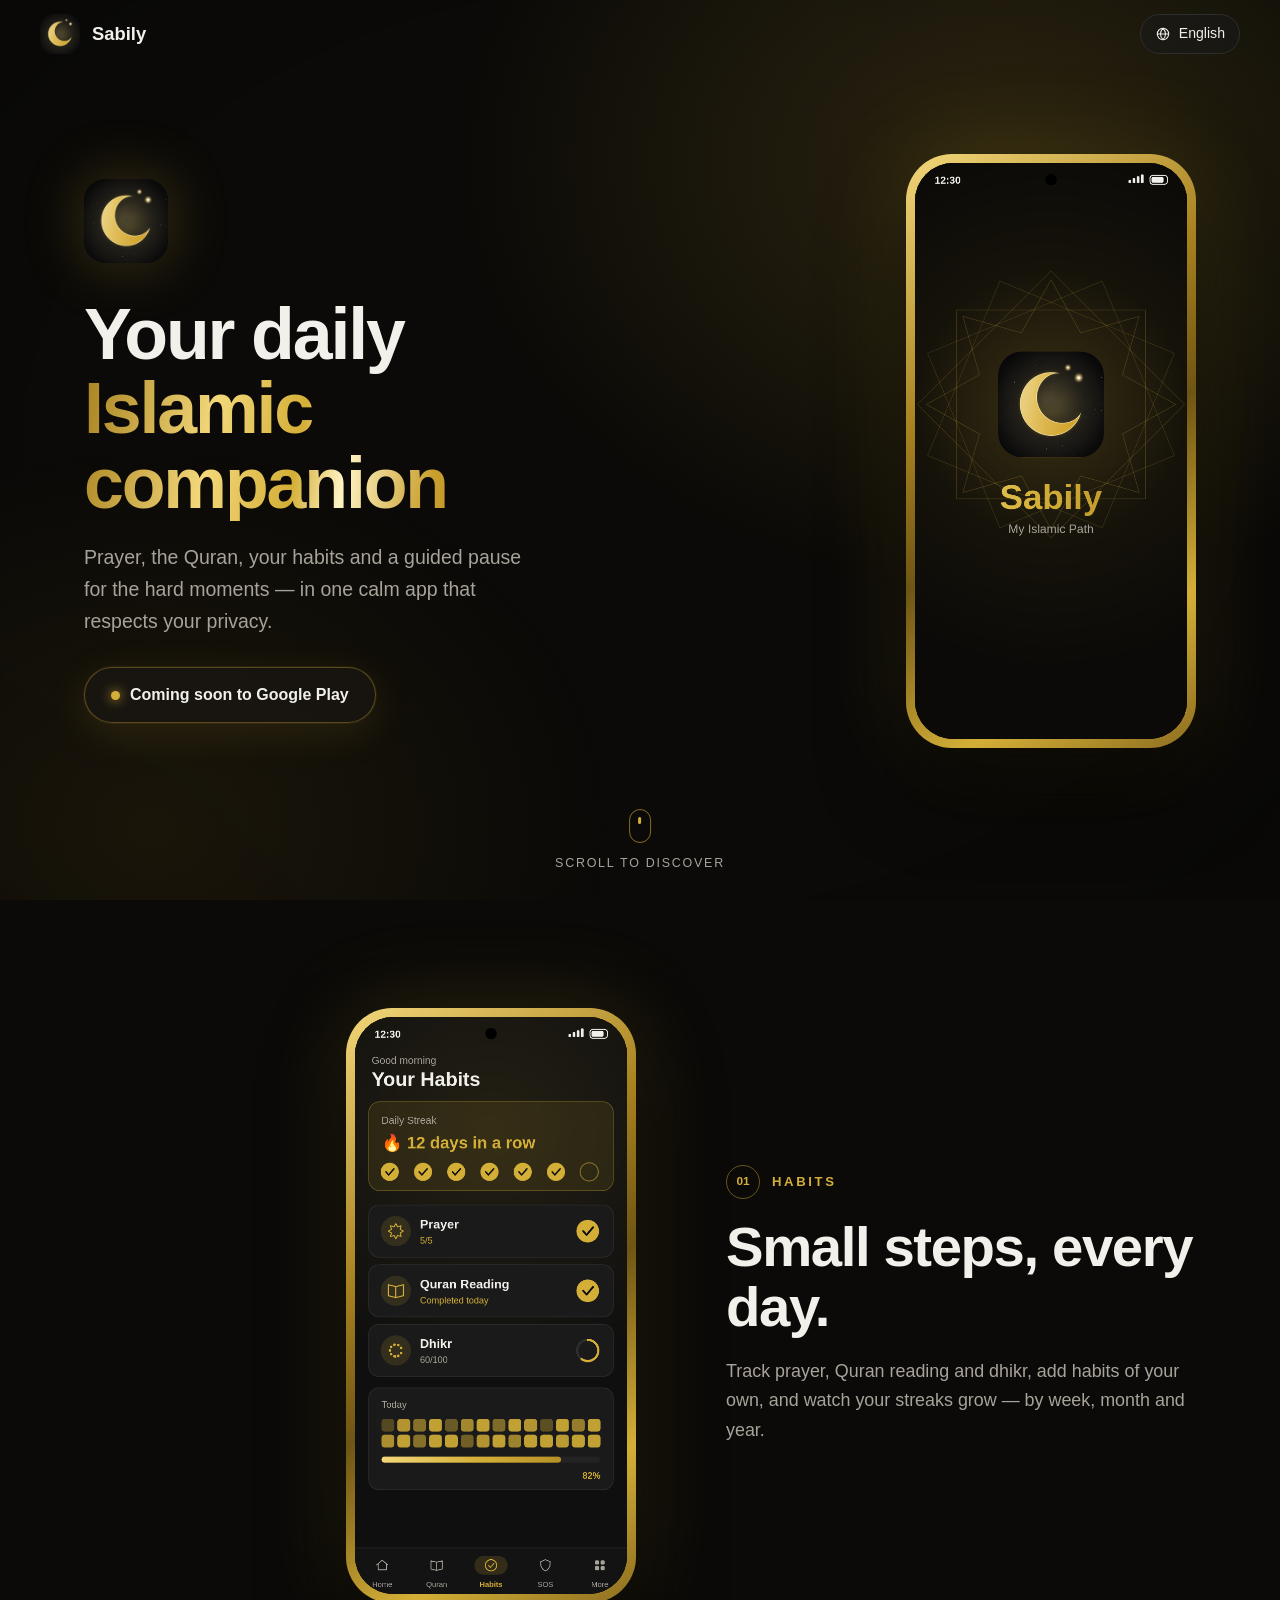
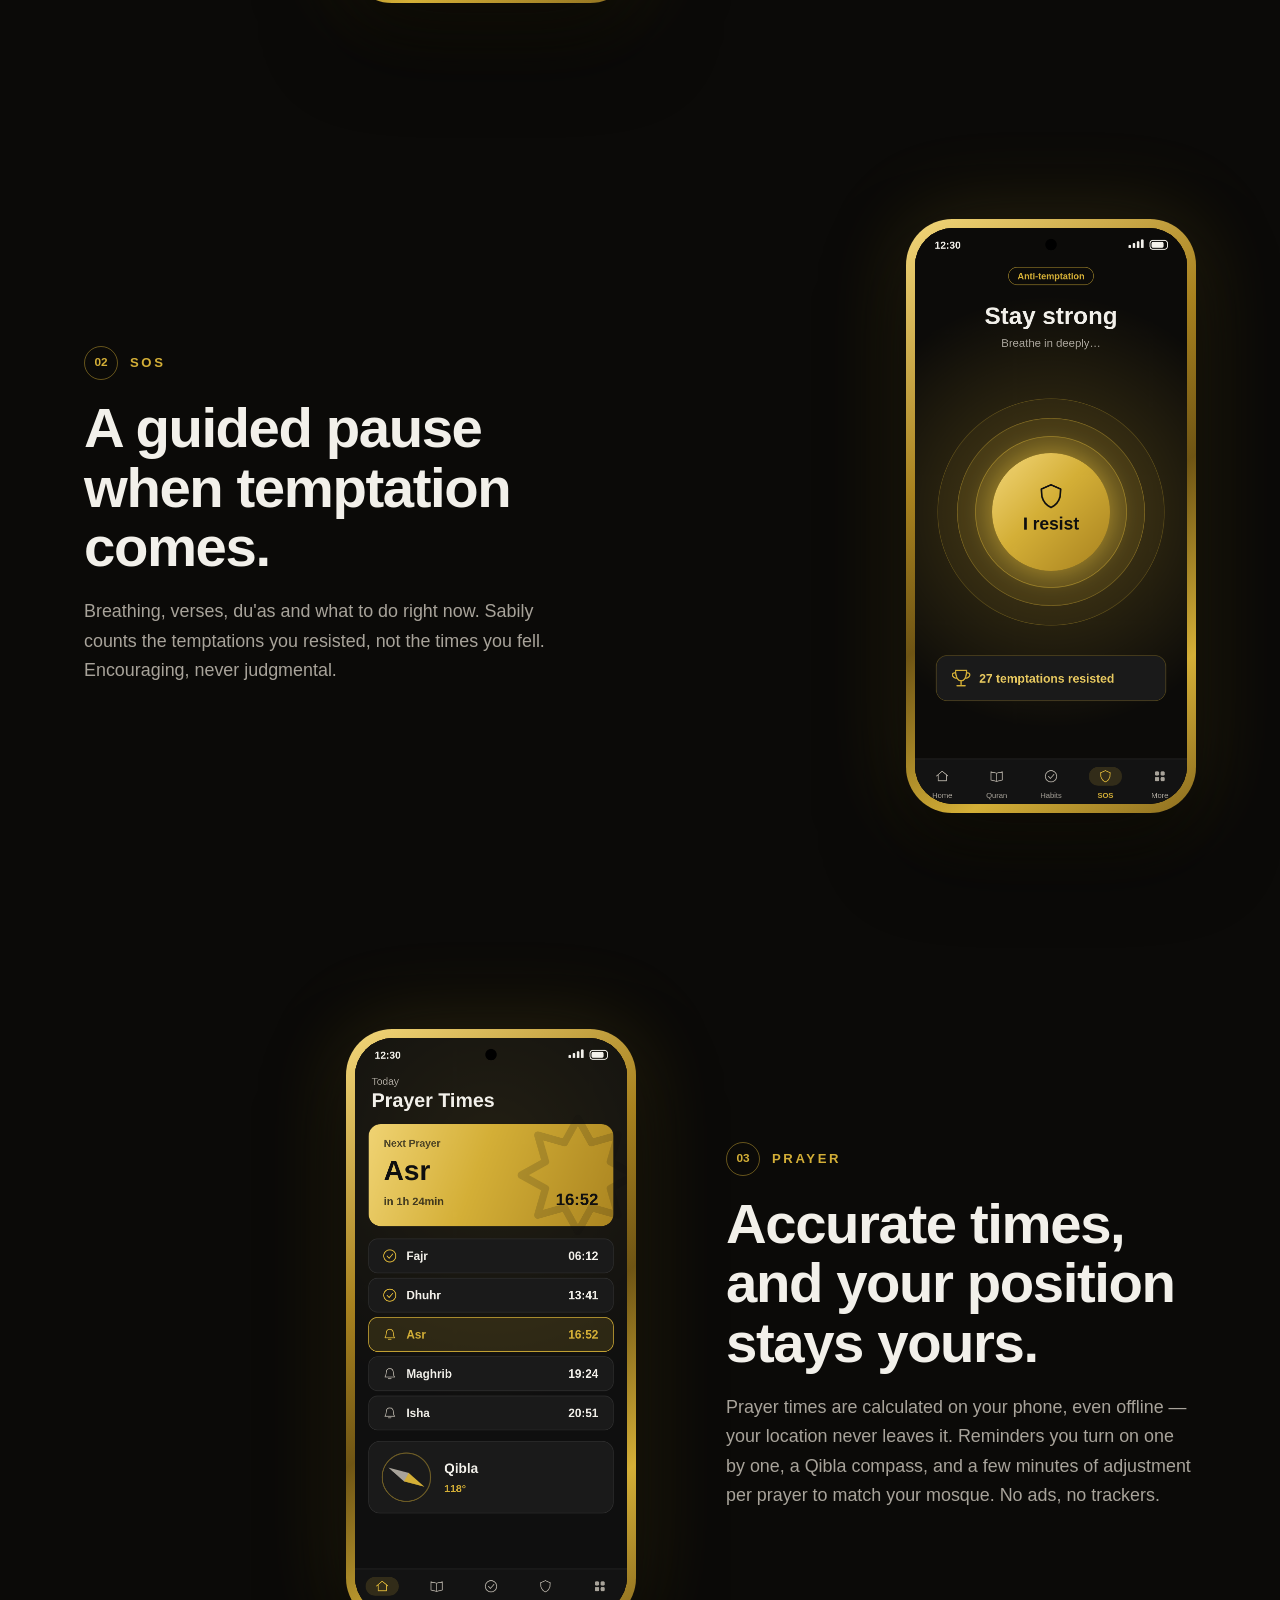
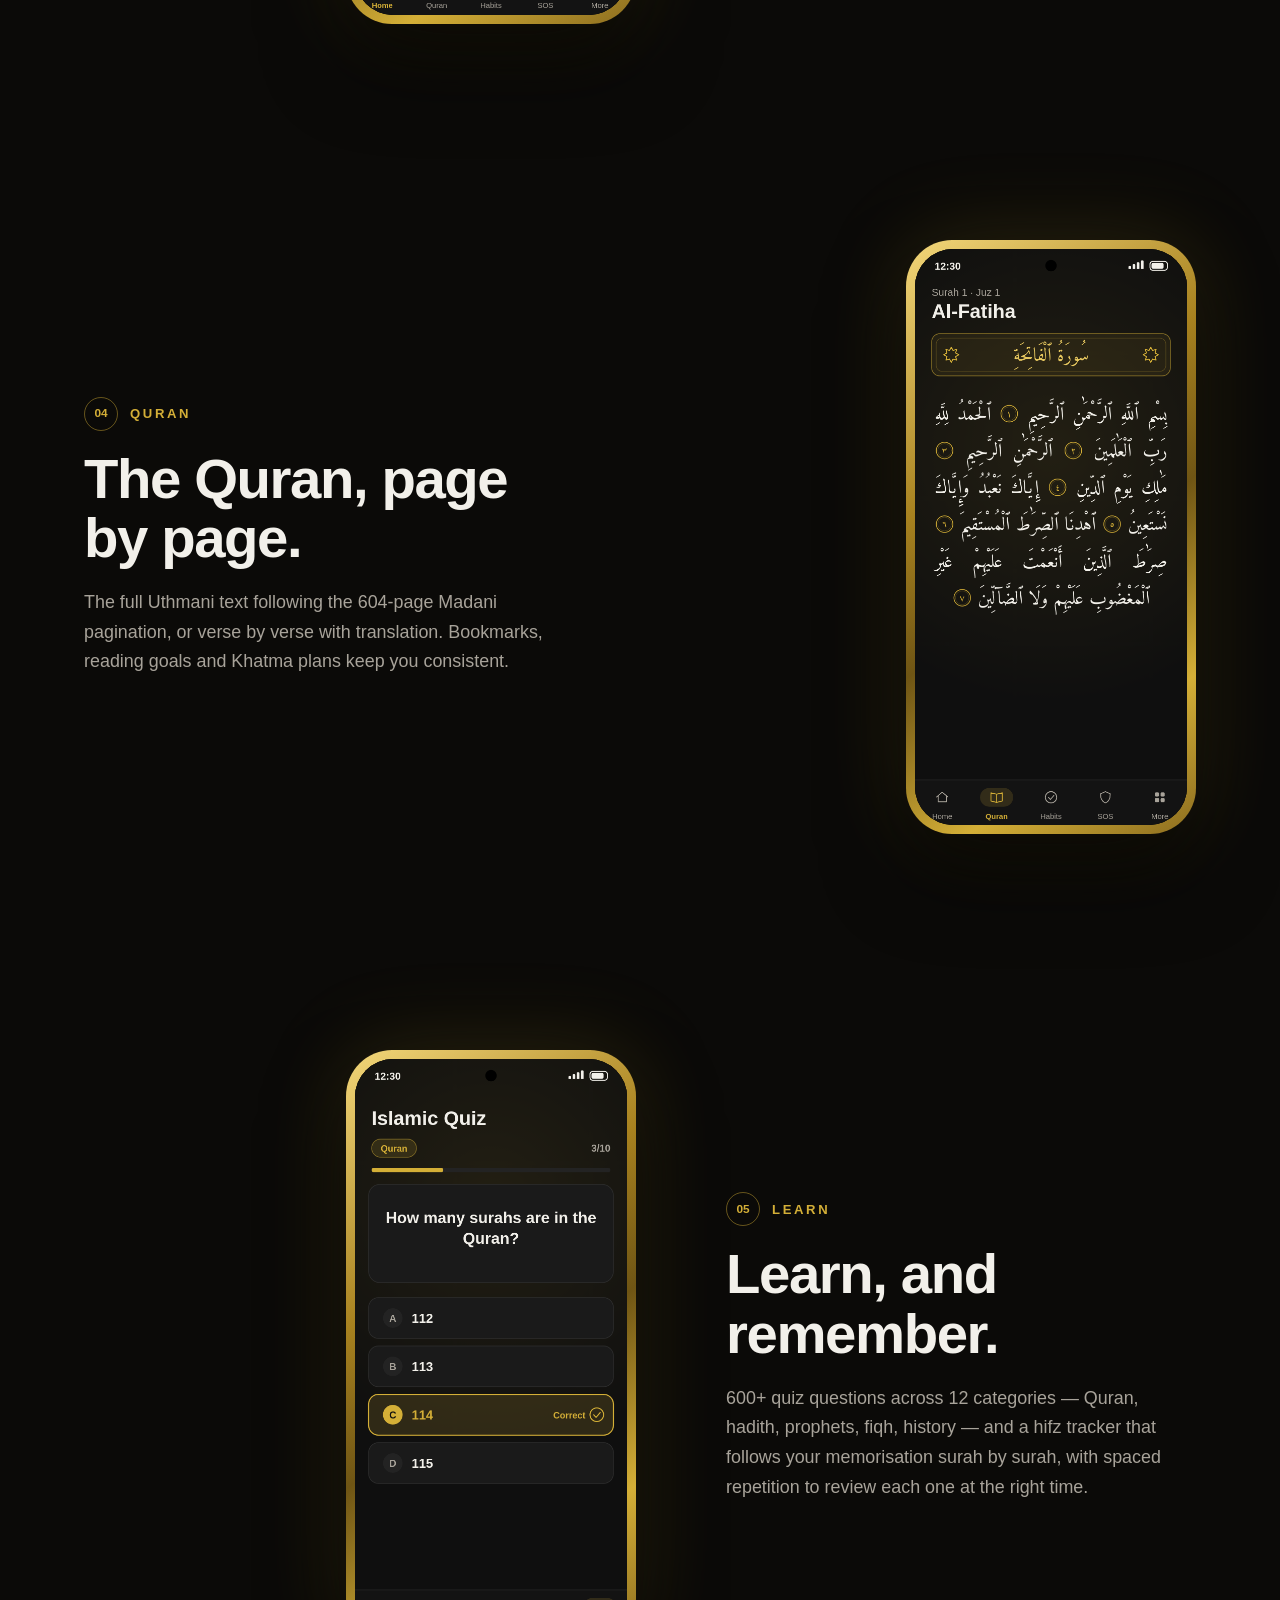
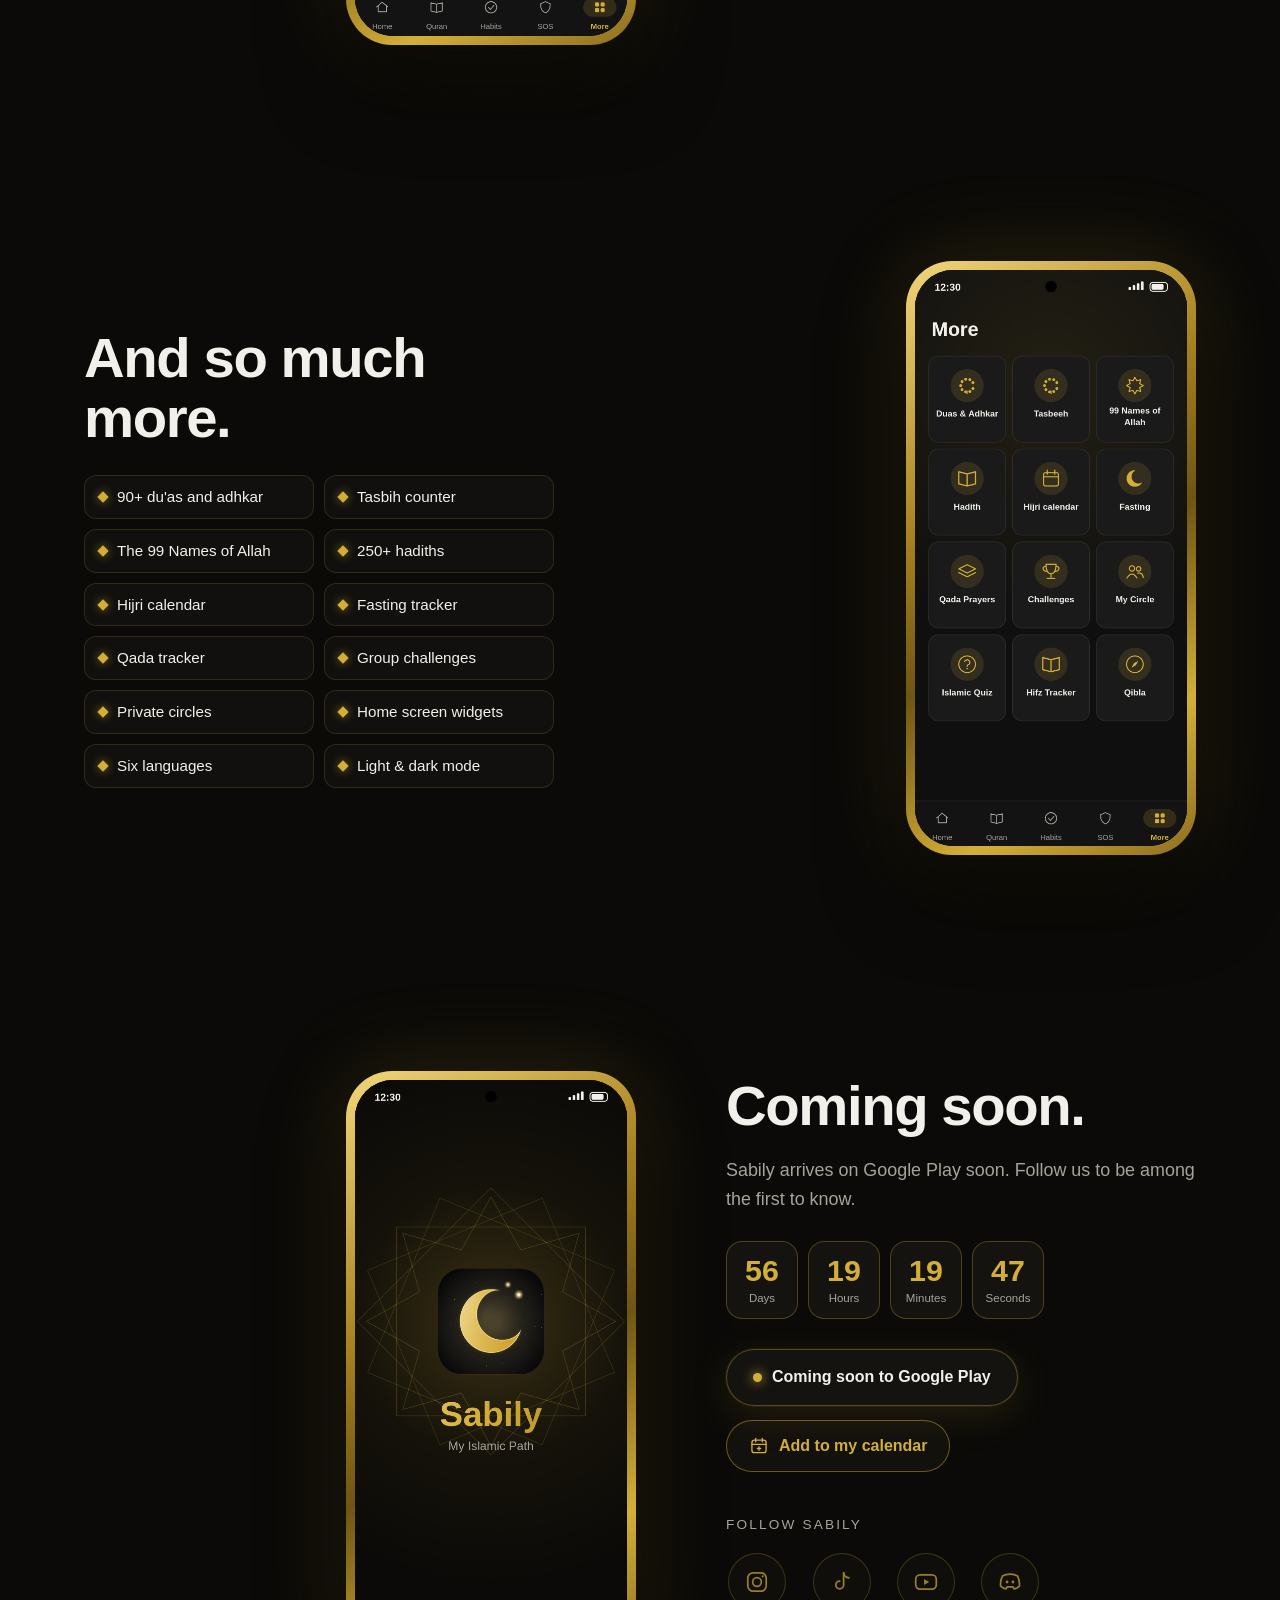
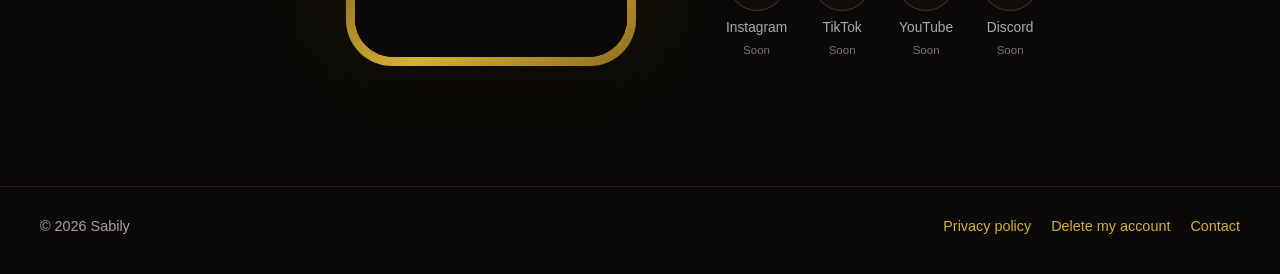
==== commit b239b0aa: "Site : 8 scenes, mobile plus fluide, image de partage, bouton agenda Genere par tools/build_site.dar" ====
--- a/index.html
+++ b/index.html
@@ -19,7 +19,10 @@
 <meta property="og:type" content="website">
 <meta property="og:title" content="Sabily — My Islamic Path">
 <meta property="og:description" content="Sabily: prayer times calculated on your phone, the Quran, daily habits, an anti-temptation SOS and more. No ads, and respectful of your privacy.">
-<meta property="og:image" content="https://Ayoubdev08.github.io/sabily-web/assets/logo-512.png">
+<meta property="og:image" content="https://Ayoubdev08.github.io/sabily-web/assets/og-en.jpg">
+<meta property="og:image:width" content="1200">
+<meta property="og:image:height" content="630">
+<meta name="twitter:card" content="summary_large_image">
 <meta property="og:url" content="https://Ayoubdev08.github.io/sabily-web/">
 <link rel="stylesheet" href="assets/style.css">
 <link rel="stylesheet" href="assets/landing.css">
@@ -90,54 +93,34 @@
     <figure class="still" data-screen="sos" aria-hidden="true"><div class="still-screen"></div></figure>
   </div>
 </section>
-<section class="scene scene-privacy" id="privacy" data-screen="privacy" data-side="end" aria-labelledby="h-privacy">
+<section class="scene scene-prayer" id="prayer" data-screen="prayer" data-side="end" aria-labelledby="h-prayer">
   <div class="wrap">
     <div class="copy">
-      <p class="kicker"><span class="num">03</span>Privacy</p>
-      <h2 id="h-privacy">Your position never leaves your phone.</h2>
-      <p class="text">Prayer times are worked out on the device. No ads, no analytics trackers — and you can delete your account and all your data from inside the app.</p>
-    </div>
-    <figure class="still" data-screen="privacy" aria-hidden="true"><div class="still-screen"></div></figure>
-  </div>
-</section>
-<section class="scene scene-prayer" id="prayer" data-screen="prayer" data-side="start" aria-labelledby="h-prayer">
-  <div class="wrap">
-    <div class="copy">
-      <p class="kicker"><span class="num">04</span>Prayer</p>
-      <h2 id="h-prayer">Accurate times, even offline.</h2>
-      <p class="text">Calculated from where you are, with reminders you turn on one by one, a Qibla compass, and a few minutes of adjustment per prayer to match your mosque.</p>
+      <p class="kicker"><span class="num">03</span>Prayer</p>
+      <h2 id="h-prayer">Accurate times, and your position stays yours.</h2>
+      <p class="text">Prayer times are calculated on your phone, even offline — your location never leaves it. Reminders you turn on one by one, a Qibla compass, and a few minutes of adjustment per prayer to match your mosque. No ads, no trackers.</p>
     </div>
     <figure class="still" data-screen="prayer" aria-hidden="true"><div class="still-screen"></div></figure>
   </div>
 </section>
-<section class="scene scene-quran" id="quran" data-screen="quran" data-side="end" aria-labelledby="h-quran">
+<section class="scene scene-quran" id="quran" data-screen="quran" data-side="start" aria-labelledby="h-quran">
   <div class="wrap">
     <div class="copy">
-      <p class="kicker"><span class="num">05</span>Quran</p>
+      <p class="kicker"><span class="num">04</span>Quran</p>
       <h2 id="h-quran">The Quran, page by page.</h2>
       <p class="text">The full Uthmani text following the 604-page Madani pagination, or verse by verse with translation. Bookmarks, reading goals and Khatma plans keep you consistent.</p>
     </div>
     <figure class="still" data-screen="quran" aria-hidden="true"><div class="still-screen"></div></figure>
   </div>
 </section>
-<section class="scene scene-quiz" id="quiz" data-screen="quiz" data-side="start" aria-labelledby="h-quiz">
+<section class="scene scene-learn" id="learn" data-screen="quiz" data-side="end" aria-labelledby="h-learn">
   <div class="wrap">
     <div class="copy">
-      <p class="kicker"><span class="num">06</span>Quiz</p>
-      <h2 id="h-quiz">Learn while you play.</h2>
-      <p class="text">600+ questions across 12 categories — Quran, hadith, prophets, fiqh, history — to grow your knowledge a little every day.</p>
+      <p class="kicker"><span class="num">05</span>Learn</p>
+      <h2 id="h-learn">Learn, and remember.</h2>
+      <p class="text">600+ quiz questions across 12 categories — Quran, hadith, prophets, fiqh, history — and a hifz tracker that follows your memorisation surah by surah, with spaced repetition to review each one at the right time.</p>
     </div>
     <figure class="still" data-screen="quiz" aria-hidden="true"><div class="still-screen"></div></figure>
-  </div>
-</section>
-<section class="scene scene-hifz" id="hifz" data-screen="hifz" data-side="end" aria-labelledby="h-hifz">
-  <div class="wrap">
-    <div class="copy">
-      <p class="kicker"><span class="num">07</span>Hifz</p>
-      <h2 id="h-hifz">Memorise, and keep it.</h2>
-      <p class="text">Follow your memorisation surah by surah, with spaced repetition that brings each one back at the right time.</p>
-    </div>
-    <figure class="still" data-screen="hifz" aria-hidden="true"><div class="still-screen"></div></figure>
   </div>
 </section>
 <section class="scene scene-more" id="more" data-screen="more" data-side="start" aria-labelledby="h-more">
@@ -162,7 +145,7 @@
     <figure class="still" data-screen="more" aria-hidden="true"><div class="still-screen"></div></figure>
   </div>
 </section>
-<section class="scene scene-cta" id="cta" data-screen="countdown" data-side="start" aria-labelledby="h-cta">
+<section class="scene scene-cta" id="cta" data-screen="countdown" data-side="end" aria-labelledby="h-cta">
   <div class="wrap">
     <div class="copy">
       <h2 id="h-cta">Coming soon.</h2>
@@ -174,6 +157,7 @@
         <div><span data-unit>--</span><small>Seconds</small></div>
       </div>
       <span class="pill" aria-disabled="true">Coming soon to Google Play</span>
+      <a class="cal" href="assets/sabily-en.ics" download><svg class="ic" viewBox="0 0 24 24" aria-hidden="true"><rect x="3.5" y="5" width="17" height="15" rx="3"/><path d="M3.5 10h17M8 3v4M16 3v4M12 13v4M10 15h4"/></svg>Add to my calendar</a>
       <p class="follow">Follow Sabily</p>
       <ul class="social">
         <li><span class="soc soon" aria-disabled="true"><svg class="ic" viewBox="0 0 24 24" aria-hidden="true"><rect x="3.5" y="3.5" width="17" height="17" rx="5"/><circle cx="12" cy="12" r="4"/><circle cx="17.2" cy="6.8" r="1" class="fill"/></svg><span>Instagram</span><small>Soon</small></span></li>
@@ -195,10 +179,11 @@
       <a href="privacy.html">Privacy policy</a>
       <a href="delete-account.html">Delete my account</a>
       <a href="mailto:sabilyofficial@gmail.com">Contact</a>
+      
     </nav>
   </div>
 </footer>
-<script type="application/json" id="site-data">{"lang":"en","dir":"ltr","base":"","labels":{"nextPrayer":"Next Prayer","prayerTimes":"Prayer Times","dailyStreak":"Daily Streak","streakDaysInARow":"🔥 {n} days in a row","habitPrayer":"Prayer","habitQuran":"Quran Reading","habitDhikr":"Dhikr","yourHabits":"Your Habits","completedToday":"Completed today","sosButtonWord":"I resist","sosTitle":"Stay strong","sosBreatheIn":"Breathe in deeply…","sosVictories":"{n} temptations resisted","sosPurposeTag":"Anti-temptation","settings":"Settings","deleteAccount":"Delete my account","privacySecurity":"Privacy & Security","notifications":"Notifications","quiz":"Islamic Quiz","catQuran":"Quran","hifzTracker":"Hifz Tracker","hifzMemorized":"Memorized","hifzInProgress":"In Progress","hifzDueToday":"Due Today","overallProgress":"Overall Progress","qibla":"Qibla","today":"Today","goodMorning":"Good morning","moreTitle":"More","duasTitle":"Duas & Adhkar","tasbeeh":"Tasbeeh","asmaTitle":"99 Names of Allah","hadithTitle":"Hadith","hijriTitle":"Hijri calendar","fastTitle":"Fasting","qadaTitle":"Qada Prayers","challenges":"Challenges","myCircle":"My Circle","navHome":"Home","navQuran":"Quran","navHabits":"Habits","navSos":"SOS","navMore":"More","inTime":"in {time}","surahNumber":"Surah {n}","juzLabel":"Juz {n}","correct":"Correct"},"tagline":"My Islamic Path","privacyRows":["Location — on this device only","Ads — none","Analytics trackers — none"],"prayerNames":["Fajr","Dhuhr","Asr","Maghrib","Isha"],"surahNames":["Al-Fatiha","Al-Ikhlas","Al-Falaq","An-Nas","Al-Mulk","Al-Kahf"],"quiz":{"q":"How many surahs are in the Quran?","options":["112","113","114","115"],"correct":2},"fatihaTitle":"سُورَةُ ٱلْفَاتِحَةِ","fatiha":["بِسْمِ ٱللَّهِ ٱلرَّحْمَٰنِ ٱلرَّحِيمِ","ٱلْحَمْدُ لِلَّهِ رَبِّ ٱلْعَٰلَمِينَ","ٱلرَّحْمَٰنِ ٱلرَّحِيمِ","مَٰلِكِ يَوْمِ ٱلدِّينِ","إِيَّاكَ نَعْبُدُ وَإِيَّاكَ نَسْتَعِينُ","ٱهْدِنَا ٱلصِّرَٰطَ ٱلْمُسْتَقِيمَ","صِرَٰطَ ٱلَّذِينَ أَنْعَمْتَ عَلَيْهِمْ غَيْرِ ٱلْمَغْضُوبِ عَلَيْهِمْ وَلَا ٱلضَّآلِّينَ"],"screens":{},"countdown":{"target":"2027-02-01T00:00:00","title":"Launch in","units":["Days","Hours","Minutes","Seconds"],"date":"1 February 2027"}}</script>
+<script type="application/json" id="site-data">{"lang":"en","dir":"ltr","base":"","labels":{"nextPrayer":"Next Prayer","prayerTimes":"Prayer Times","dailyStreak":"Daily Streak","streakDaysInARow":"🔥 {n} days in a row","habitPrayer":"Prayer","habitQuran":"Quran Reading","habitDhikr":"Dhikr","yourHabits":"Your Habits","completedToday":"Completed today","sosButtonWord":"I resist","sosTitle":"Stay strong","sosBreatheIn":"Breathe in deeply…","sosVictories":"{n} temptations resisted","sosPurposeTag":"Anti-temptation","settings":"Settings","deleteAccount":"Delete my account","privacySecurity":"Privacy & Security","notifications":"Notifications","quiz":"Islamic Quiz","catQuran":"Quran","hifzTracker":"Hifz Tracker","hifzMemorized":"Memorized","hifzInProgress":"In Progress","hifzDueToday":"Due Today","overallProgress":"Overall Progress","qibla":"Qibla","today":"Today","goodMorning":"Good morning","moreTitle":"More","duasTitle":"Duas & Adhkar","tasbeeh":"Tasbeeh","asmaTitle":"99 Names of Allah","hadithTitle":"Hadith","hijriTitle":"Hijri calendar","fastTitle":"Fasting","qadaTitle":"Qada Prayers","challenges":"Challenges","myCircle":"My Circle","navHome":"Home","navQuran":"Quran","navHabits":"Habits","navSos":"SOS","navMore":"More","inTime":"in {time}","surahNumber":"Surah {n}","juzLabel":"Juz {n}","correct":"Correct"},"tagline":"My Islamic Path","prayerNames":["Fajr","Dhuhr","Asr","Maghrib","Isha"],"surahNames":["Al-Fatiha","Al-Ikhlas","Al-Falaq","An-Nas","Al-Mulk","Al-Kahf"],"quiz":{"q":"How many surahs are in the Quran?","options":["112","113","114","115"],"correct":2},"fatihaTitle":"سُورَةُ ٱلْفَاتِحَةِ","fatiha":["بِسْمِ ٱللَّهِ ٱلرَّحْمَٰنِ ٱلرَّحِيمِ","ٱلْحَمْدُ لِلَّهِ رَبِّ ٱلْعَٰلَمِينَ","ٱلرَّحْمَٰنِ ٱلرَّحِيمِ","مَٰلِكِ يَوْمِ ٱلدِّينِ","إِيَّاكَ نَعْبُدُ وَإِيَّاكَ نَسْتَعِينُ","ٱهْدِنَا ٱلصِّرَٰطَ ٱلْمُسْتَقِيمَ","صِرَٰطَ ٱلَّذِينَ أَنْعَمْتَ عَلَيْهِمْ غَيْرِ ٱلْمَغْضُوبِ عَلَيْهِمْ وَلَا ٱلضَّآلِّينَ"],"screens":{},"countdown":{"target":"2027-02-01T00:00:00","title":"Launch in","units":["Days","Hours","Minutes","Seconds"],"date":"1 February 2027","soon":"Very soon","available":null}}</script>
 <script type="module" src="assets/landing.js"></script>
 </body>
 </html>
--- a/assets/landing.css
+++ b/assets/landing.css
@@ -207,7 +207,12 @@
 
 /* ── Telephone et ecran etroit ────────────────────────────────────── */
 @media (max-width: 759px), (max-aspect-ratio: 17/20) {
-  .scene { min-height: 118vh; min-height: 118svh; align-items: flex-end; padding-bottom: 7vh; }
+  /* Telephone 3D en haut, texte en bas : le haut du texte se place a 47 %
+     de l'ecran (33 % pour la longue liste, 40 % pour la fin). Ces valeurs
+     sont aussi dans landing.js (MOBILE_TOP). */
+  .scene { min-height: 100vh; min-height: 100svh; align-items: flex-start; padding: 47vh 0 6vh; }
+  .scene-more { padding-top: 33vh; }
+  .scene-cta { padding-top: 40vh; }
   .scene-hero { min-height: 100vh; min-height: 100svh; padding-bottom: 12vh; }
   .scene .copy, .scene[data-side] .copy { margin-inline: auto; max-width: 560px; }
 
@@ -216,8 +221,8 @@
   .copy h2 { font-size: clamp(1.8rem, 7.6vw, 2.6rem); }
   .kicker { margin-bottom: 12px; }
   .chips { gap: 8px; }
-  .chips li { font-size: .86rem; padding: 9px 11px; }
-  .scene-cta { min-height: 125vh; padding-bottom: 10vh; }
+  .chips li { font-size: .8rem; padding: 8px 10px; gap: 8px; }
+  .scene-cta { padding-bottom: 10vh; }
   .scroll-hint { display: none; }
 
   .no3d .scene .wrap, .no3d .scene[data-side] .wrap { flex-direction: column; gap: 40px; }
@@ -227,11 +232,45 @@
   .no3d .scene-hero { padding-top: 96px; }
 }
 
-@media (max-width: 380px) {
-  .chips { grid-template-columns: 1fr; }
-}
 
 @media (prefers-reduced-motion: reduce) {
   .copy h1 em, .mouse::after { animation: none; }
   .js.no3d .copy > *, .js.no3d .still { opacity: 1; transform: none; transition: none; }
 }
+
+/* Date passee (texte au lieu des chiffres) et badge devenu un vrai lien. */
+.no3d .countdown.done { display: block; font-size: 1.6rem; font-weight: 800; color: var(--gold); }
+.landing a.pill.live { color: #0f0f0f; background: var(--gold); border-color: var(--gold); text-decoration: none; }
+.landing a.pill.live::before { background: #0f0f0f; box-shadow: none; }
+
+/* Hauteur « grande » et stable de l'ecran : la barre d'adresse des
+   telephones ne redimensionne plus la scene 3D. */
+#stage { height: 100vh; height: 100lvh; }
+
+/* ── Mode image d'apercu (?og), photographie a 1200 x 630 ─────────── */
+.og .site-header, .og main > :not(#stage):not(.decor), .og .site-footer, .og .progress { display: none; }
+.og-card {
+  position: fixed; z-index: 3; top: 50%; translate: 0 -50%;
+  inset-inline-start: 84px; width: 560px;
+}
+.og-card img { width: 76px; height: 76px; border-radius: 20px; box-shadow: 0 0 50px rgba(212, 175, 55, .3); }
+.og-card h1 { margin-top: 22px; font-size: 3.6rem; line-height: 1.04; letter-spacing: -.03em; font-weight: 800; }
+[dir="rtl"] .og-card h1 { letter-spacing: 0; line-height: 1.3; }
+.og-card h1 em {
+  display: block; font-style: normal;
+  background: linear-gradient(100deg, #a8821f 0%, #f3d77a 28%, #d4af37 46%, #fff3c4 56%, #c99f2e 74%, #a8821f 100%);
+  -webkit-background-clip: text; background-clip: text; color: transparent;
+}
+.og-card p { margin-top: 22px; color: var(--muted); font-size: 1.25rem; }
+.og-card .pill { margin-top: 12px; font-size: 1.15rem; }
+
+/* Bouton « Ajouter a mon agenda » (fichier .ics, aucune donnee collectee). */
+.cal {
+  display: flex; width: fit-content; align-items: center; gap: 10px; margin-top: 14px;
+  padding: 12px 22px; border-radius: 999px; font-weight: 600;
+  color: var(--gold); border: 1px solid rgba(212, 175, 55, .45); background: rgba(24, 22, 18, .6);
+  transition: background .2s ease, color .2s ease;
+}
+.landing .copy .cal { margin-inline-start: 0; }
+.cal:hover { background: var(--gold); color: #0f0f0f; text-decoration: none; }
+.cal .ic { width: 20px; height: 20px; }
